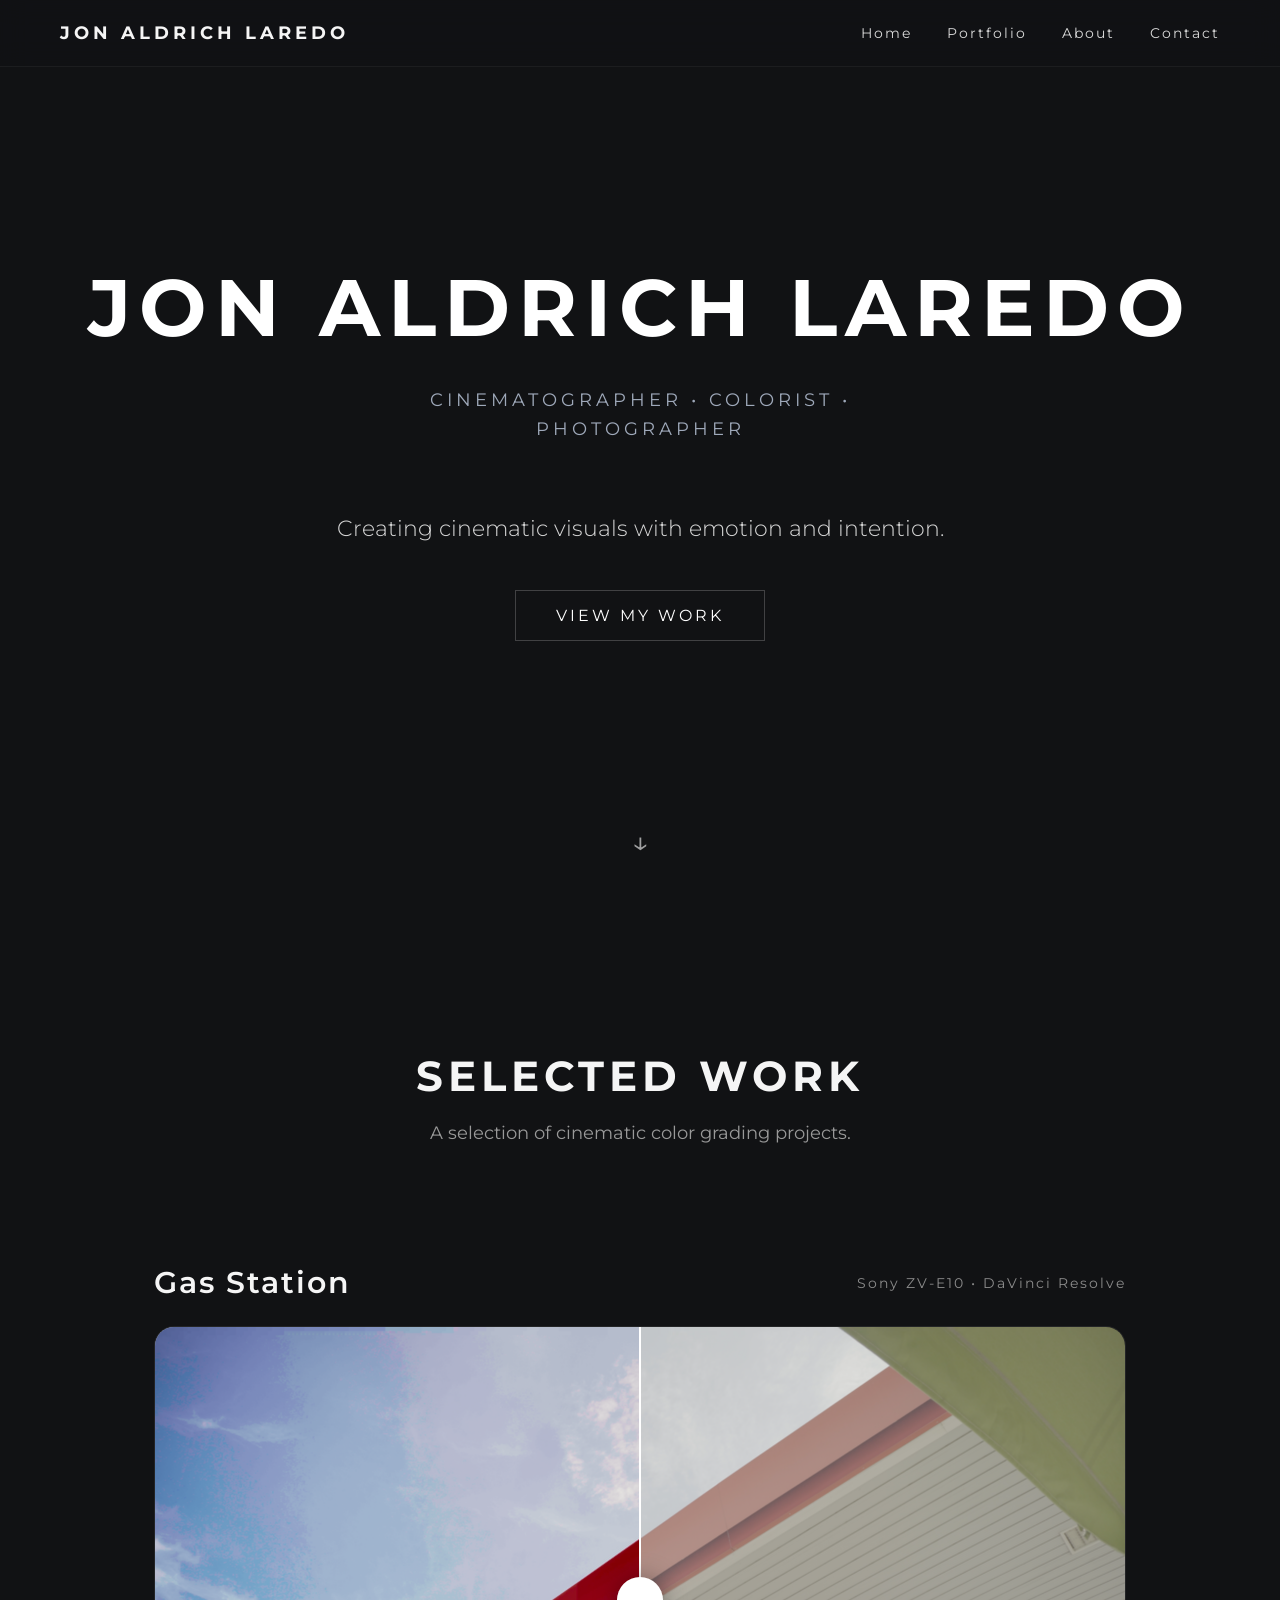
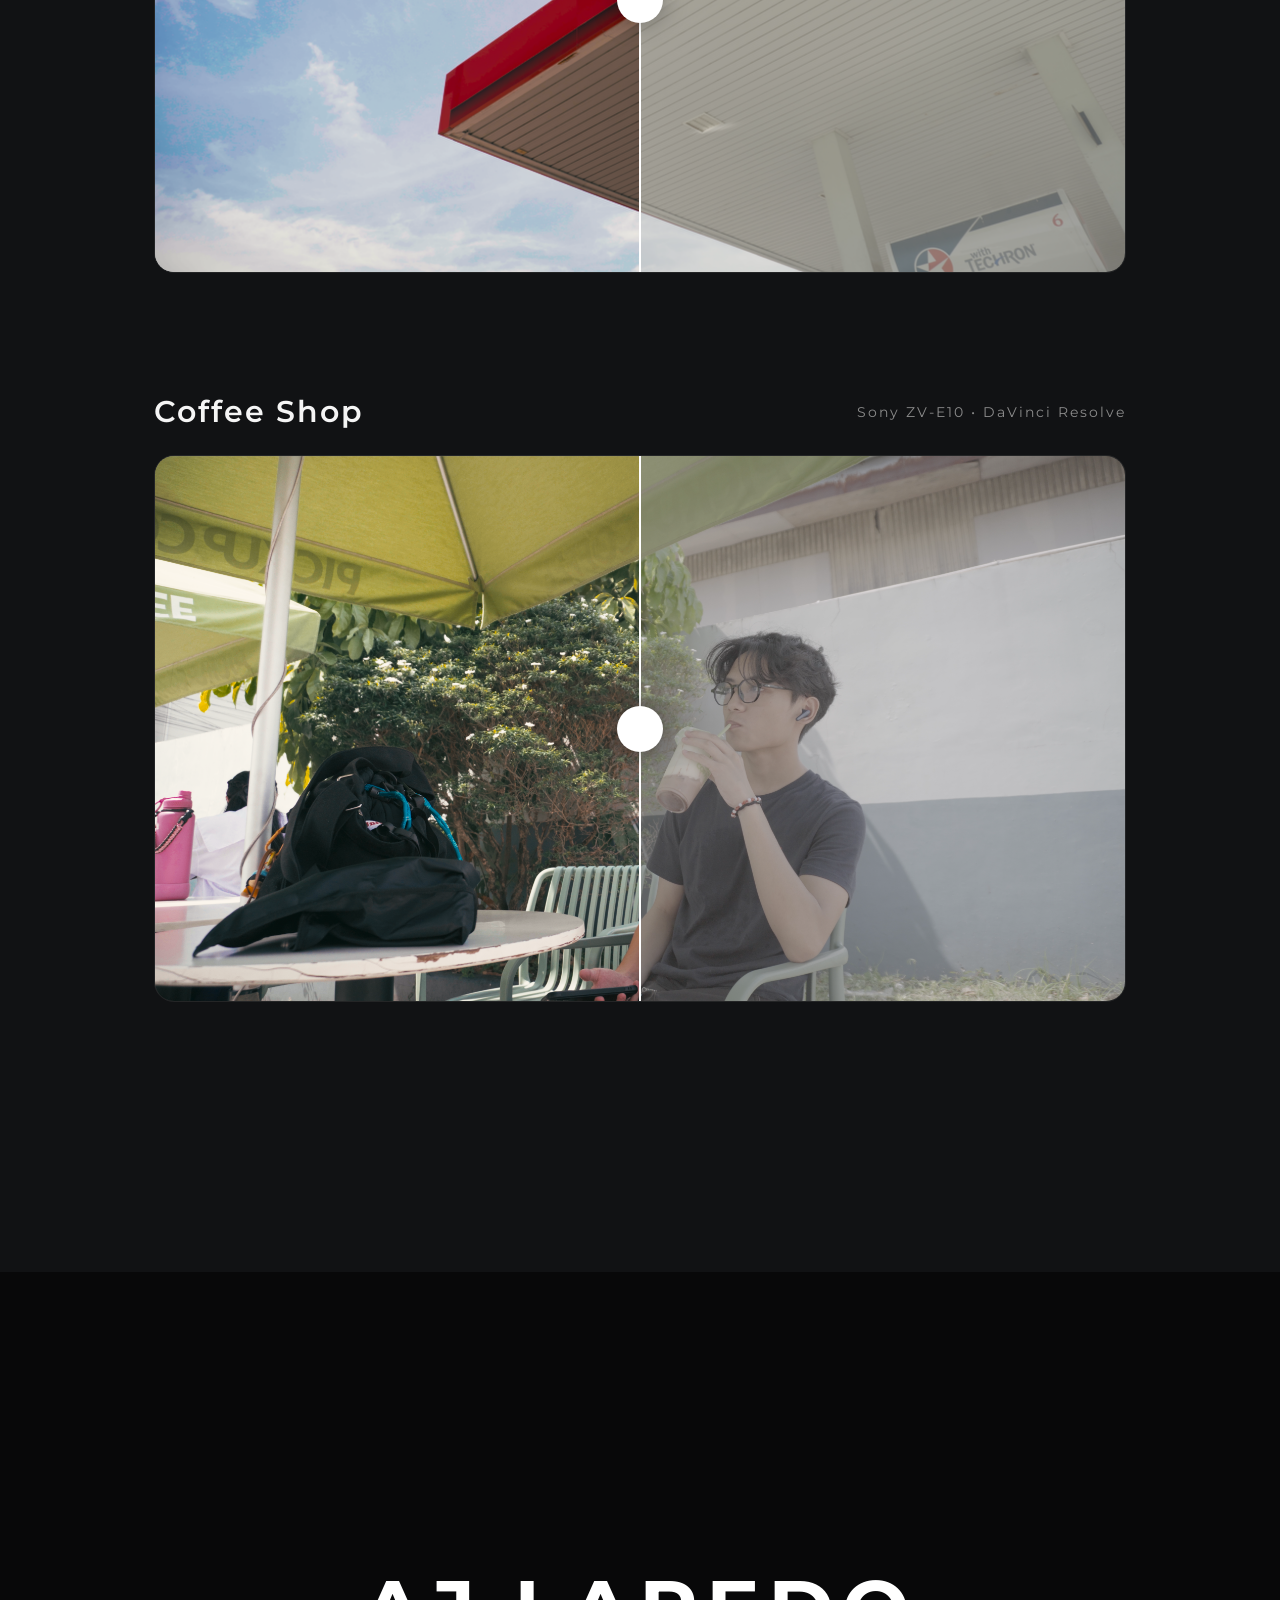
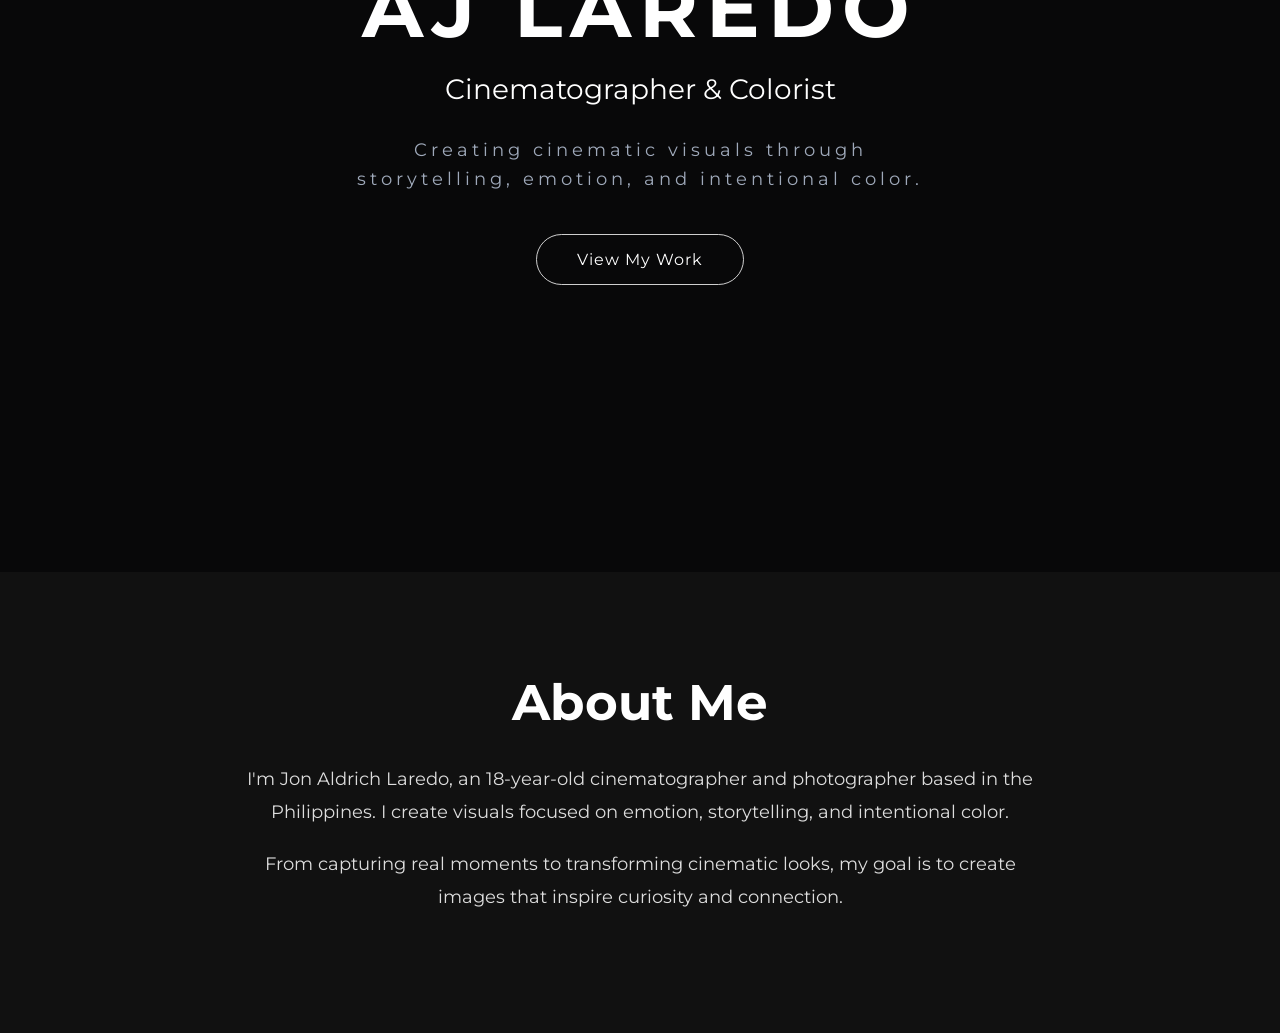
==== index.html @ 93b1c583 "Initial website setup" ====
<!DOCTYPE html>
<html lang="en">
<head>
    <meta charset="UTF-8">
    <meta name="viewport" content="width=device-width, initial-scale=1.0">

    <title>Jon Aldrich Laredo</title>

    <link rel="stylesheet" href="style.css">
</head>

<body>

    <nav>
    <h2>JON ALDRICH LAREDO</h2>

    <ul>
        <li><a href="#home">Home</a></li>
        <li><a href="#portfolio">Portfolio</a></li>
        <li><a href="#about">About</a></li>
        <li><a href="#contact">Contact</a></li>
    </ul>
</nav>

    <section id="home" class="hero">

    <h1>JON ALDRICH LAREDO</h1>

    <p>CINEMATOGRAPHER • COLORIST • PHOTOGRAPHER</p>

    <h3>
        Creating cinematic visuals with emotion and intention.
    </h3>

    <a href="#work" class="button">
        VIEW MY WORK
    </a>

    <div class="scroll-arrow">
        ↓
    </div>

</section>

<section id="work" class="work">

    <h2>SELECTED WORK</h2>

    <p>
        A selection of cinematic color grading projects.
    </p>

    <div class="project hidden">

        <div class="project-header">

            <h3>Gas Station</h3>

            <span>Sony ZV-E10 • DaVinci Resolve</span>

        </div>

        <div class="comparison">

            <img
                src="images/gas-before.png"
                class="comparison-img before-img"
                alt="Before Color Grade">
                draggable="false"

            <img
                src="images/gas-after.png"
                class="comparison-img after-img"
                alt="After Color Grade">
                draggable="false"

            <div class="slider-line"></div>

            <div class="slider-handle"></div>

        </div>

    </div>

    <div class="project hidden">

        <div class="project-header">

            <h3>Coffee Shop</h3>

            <span>Sony ZV-E10 • DaVinci Resolve</span>

        </div>

        <div class="comparison">

            <img
                src="images/coffee-before.png"
                class="comparison-img before-img"
                alt="Before Color Grade">
                draggable="false"

            <img
                src="images/coffee-after.png"
                class="comparison-img after-img"
                alt="After Color Grade">
                draggable="false"

            <div class="slider-line"></div>

            <div class="slider-handle"></div>

        </div>

    </div>

</section>

<script src="script.js"></script>

</body>

<section class="hero">
    <div class="hero-overlay"></div>

    <div class="hero-content">
        <h1>AJ LAREDO</h1>
        <h2>Cinematographer & Colorist</h2>

        <p>
            Creating cinematic visuals through storytelling,
            emotion, and intentional color.
        </p>

        <a href="#portfolio" class="hero-button">
            View My Work
        </a>
    </div>
</section>

<section class="about">
    <div class="about-content">
        <h2>About Me</h2>

        <p>
            I'm Jon Aldrich Laredo, an 18-year-old cinematographer and photographer
            based in the Philippines. I create visuals focused on emotion,
            storytelling, and intentional color.
        </p>

        <p>
            From capturing real moments to transforming cinematic looks,
            my goal is to create images that inspire curiosity and connection.
        </p>
    </div>
</section>

</html>
---- style.css ----
/* Google Font */
@import url('https://fonts.googleapis.com/css2?family=Montserrat:wght@300;500;700&display=swap');

*{
    margin:0;
    padding:0;
    box-sizing:border-box;
}

body{

    background:#111214;
    color:#f5f5f5;

    font-family:'Montserrat',sans-serif;

}

nav{
    position: fixed;
    top: 0;
    width: 100%;

    display: flex;
    justify-content: space-between;
    align-items: center;

    padding: 22px 60px;

    background: rgba(17,18,20,0.75);
    backdrop-filter: blur(14px);
    -webkit-backdrop-filter: blur(14px);

    z-index: 1000;

    border-bottom: 1px solid rgba(255,255,255,0.05);
}

nav ul{
    display:flex;
    gap:35px;

    list-style:none;
}

nav ul li{
    cursor:pointer;

    transition:0.3s;

    color:#d9d9d9;

    letter-spacing:2px;

    font-size:14px;
}

nav ul li:hover{

    color:white;

}

nav h2{

    font-size:18px;

    letter-spacing:4px;

    font-weight:700;

}

.hero{

    min-height:100vh;

    display:flex;

    flex-direction:column;

    justify-content:center;

    align-items:center;

    text-align:center;

    padding:0 30px;

}

.hero h1{

    font-size:72px;

    letter-spacing:8px;

    margin-bottom:20px;

}

.hero p{

    font-size:18px;

    color:#9fa9ba;

    letter-spacing:4px;

}

.hero h3{

    margin-top:35px;

    max-width:700px;

    line-height:1.9;

    font-weight:300;

    font-size:22px;

    color:#d7d7d7;

}

.button{

    margin-top:40px;

    padding:15px 40px;

    border:1px solid rgba(255,255,255,.2);

    color:white;

    text-decoration:none;

    letter-spacing:3px;

    transition:.3s;

}

.button:hover{

    background:white;

    color:#111214;

}

.scroll-arrow{

    position:absolute;

    bottom:40px;

    font-size:30px;

    opacity:.6;

    animation:bounce 2s infinite;

}

@keyframes bounce{

    0%,100%{

        transform:translateY(0);

    }

    50%{

        transform:translateY(10px);

    }

}

.hero{

    animation:fadeUp 1.2s ease;
}

@keyframes fadeUp{

    from{

        opacity:0;

        transform:translateY(40px);

    }

    to{

        opacity:1;

        transform:translateY(0);

    }

}

.work{

    padding:150px 12%;

    text-align:center;

}

.work h2{

    font-size:42px;

    letter-spacing:5px;

    margin-bottom:20px;

}

.work p{

    color:#999;

    margin-bottom:80px;

    font-size:18px;

}

@keyframes fadeUp{

    from{

        opacity:0;

        transform:translateY(40px);

    }

    to{

        opacity:1;

        transform:translateY(0);

    }

}

.work{

    padding:150px 12%;

    text-align:center;

}

.work h2{

    font-size:42px;

    letter-spacing:5px;

    margin-bottom:20px;

}

.work p{

    color:#999;

    margin-bottom:80px;

    font-size:18px;

}

.project{

    max-width:1100px;

    margin:120px auto;

}

.project-header{

    display:flex;

    justify-content:space-between;

    align-items:center;

    margin-bottom:25px;

}

.project-header h3{

    font-size:30px;

    font-weight:600;

    letter-spacing:2px;

}

.project-header span{

    color:#8b8b8b;

    font-size:14px;

    letter-spacing:2px;

}

.comparison{

    position:relative;

    width:100%;

    aspect-ratio:16/9;

    overflow:hidden;

    border-radius:20px;

    cursor:ew-resize;

    user-select:none;

    border:1px solid rgba(255,255,255,.08);

}

.comparison-img{

    position:absolute;

    inset:0;

    width:100%;

    height:100%;

    object-fit:cover;

    pointer-events:none;
user-select:none;
-webkit-user-drag:none;

}

.after-img{

    clip-path: inset(0 50% 0 0);

}

.slider-line{

    position:absolute;

    top:0;

    left:50%;

    width:2px;

    height:100%;

    background:white;

    transform:translateX(-50%);

    pointer-events:none;

}

.slider-handle{

    position:absolute;

    top:50%;

    left:50%;

    width:46px;

    height:46px;

    border-radius:50%;

    background:white;

    transform:translate(-50%,-50%);

    box-shadow:0 0 25px rgba(0,0,0,.35);

    pointer-events:none;

}

.hero {
    height: 100vh;
    background-image: url("images/hero.jpg");
    background-size: cover;
    background-position: center;
    position: relative;
    display: flex;
    align-items: center;
    justify-content: center;
    text-align: center;
    color: white;
}

.hero-overlay {
    position: absolute;
    inset: 0;
    background: rgba(0,0,0,0.55);
}

.hero-content {
    position: relative;
    max-width: 800px;
    padding: 20px;
    animation: fadeUp 1.2s ease;
}

.hero h1 {
    font-size: 80px;
    letter-spacing: 8px;
    margin: 0;
    font-weight: 700;
}

.hero h2 {
    font-size: 28px;
    margin-top: 15px;
    font-weight: 400;
}

.hero p {
    font-size: 18px;
    margin: 30px auto;
    max-width: 600px;
    line-height: 1.6;
}

.hero-button {
    display: inline-block;
    padding: 15px 40px;
    margin-top: 10px;

    border: 1px solid rgba(255,255,255,0.8);
    border-radius: 50px;

    color: white;
    text-decoration: none;

    font-size: 16px;
    letter-spacing: 1px;

    transition: all 0.35s ease;
}

.hero-button:hover {
    background: white;
    color: black;
    transform: translateY(-5px);
}

@keyframes fadeUp {
    from {
        opacity: 0;
        transform: translateY(40px);
    }

    to {
        opacity: 1;
        transform: translateY(0);
    }
}

.about {
    padding: 100px 20px;
    background: #111;
    color: white;
}

.about-content {
    max-width: 800px;
    margin: auto;
    text-align: center;
}

.about h2 {
    font-size: 50px;
    margin-bottom: 30px;
}

.about p {
    font-size: 18px;
    line-height: 1.8;
    color: #ddd;
    margin-bottom: 20px;
}

html {
    scroll-behavior: smooth;
}

nav a {
    color: inherit;
    text-decoration: none;
}
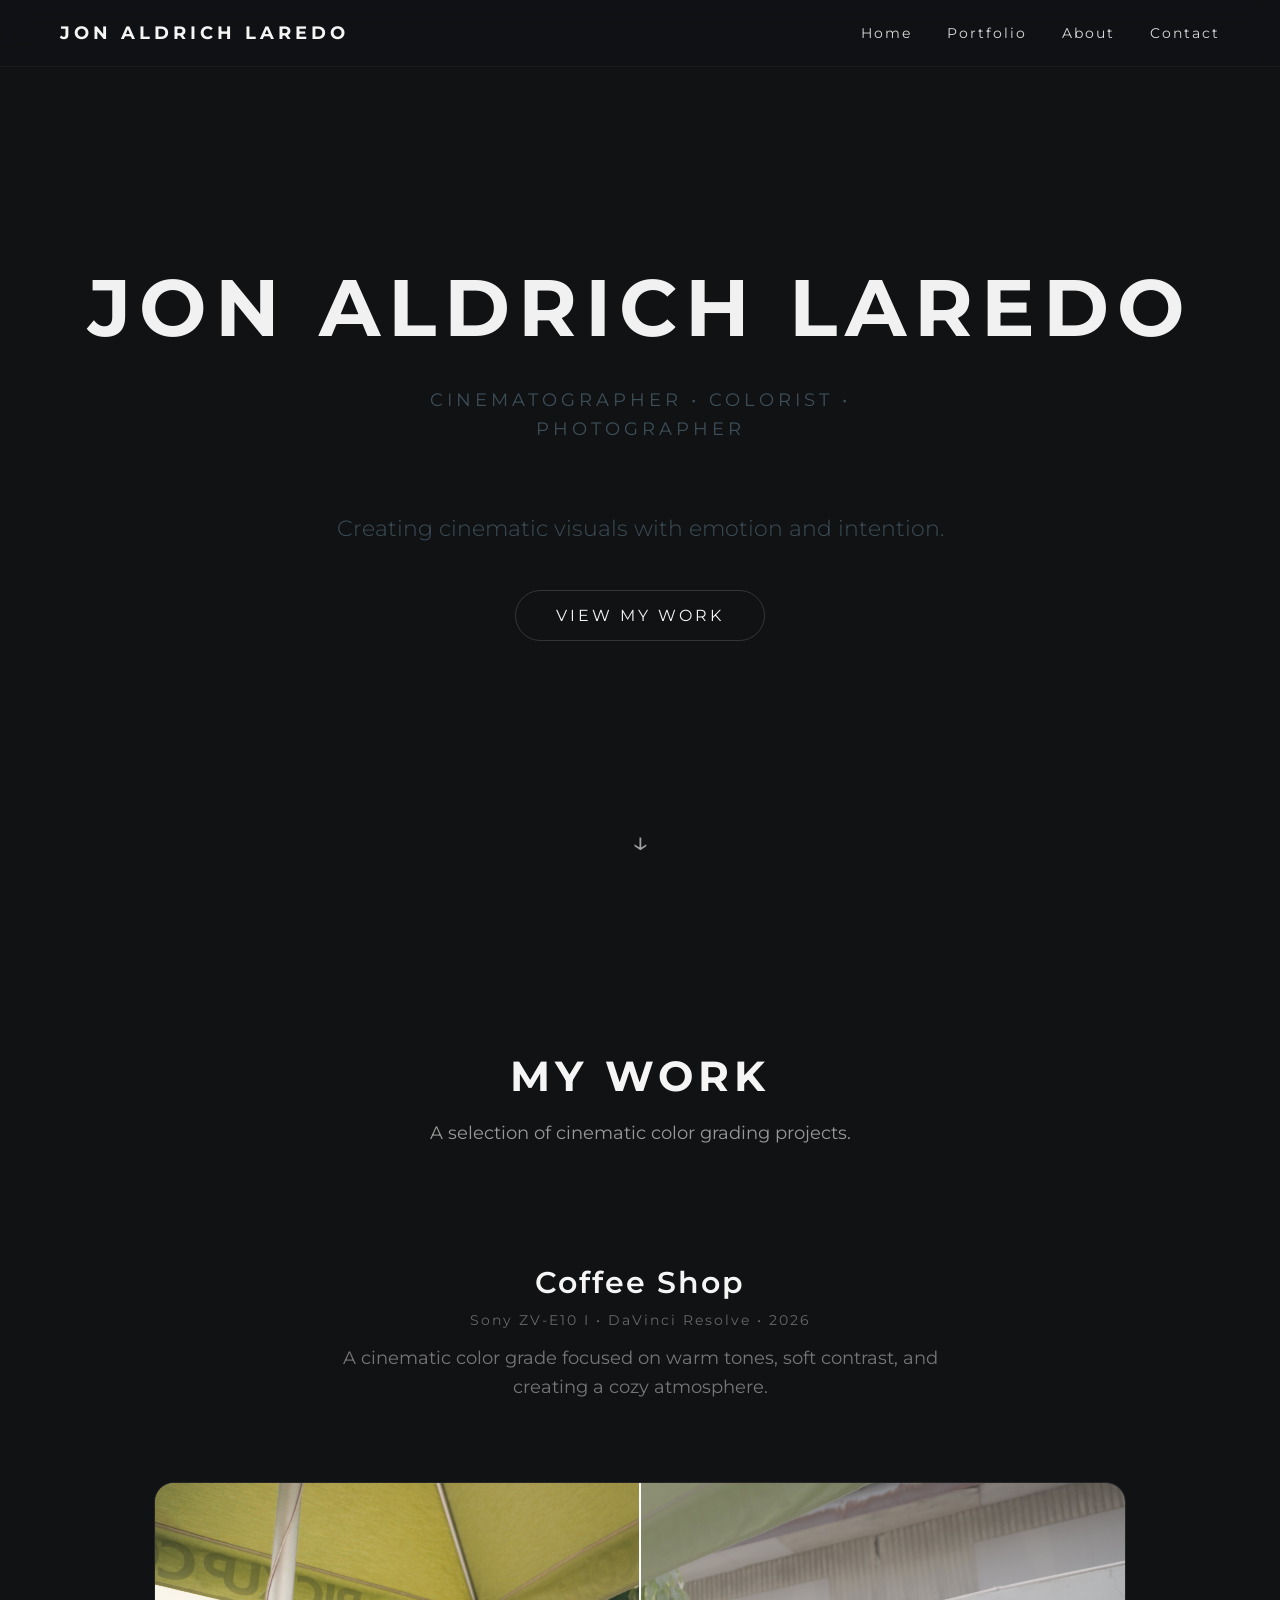
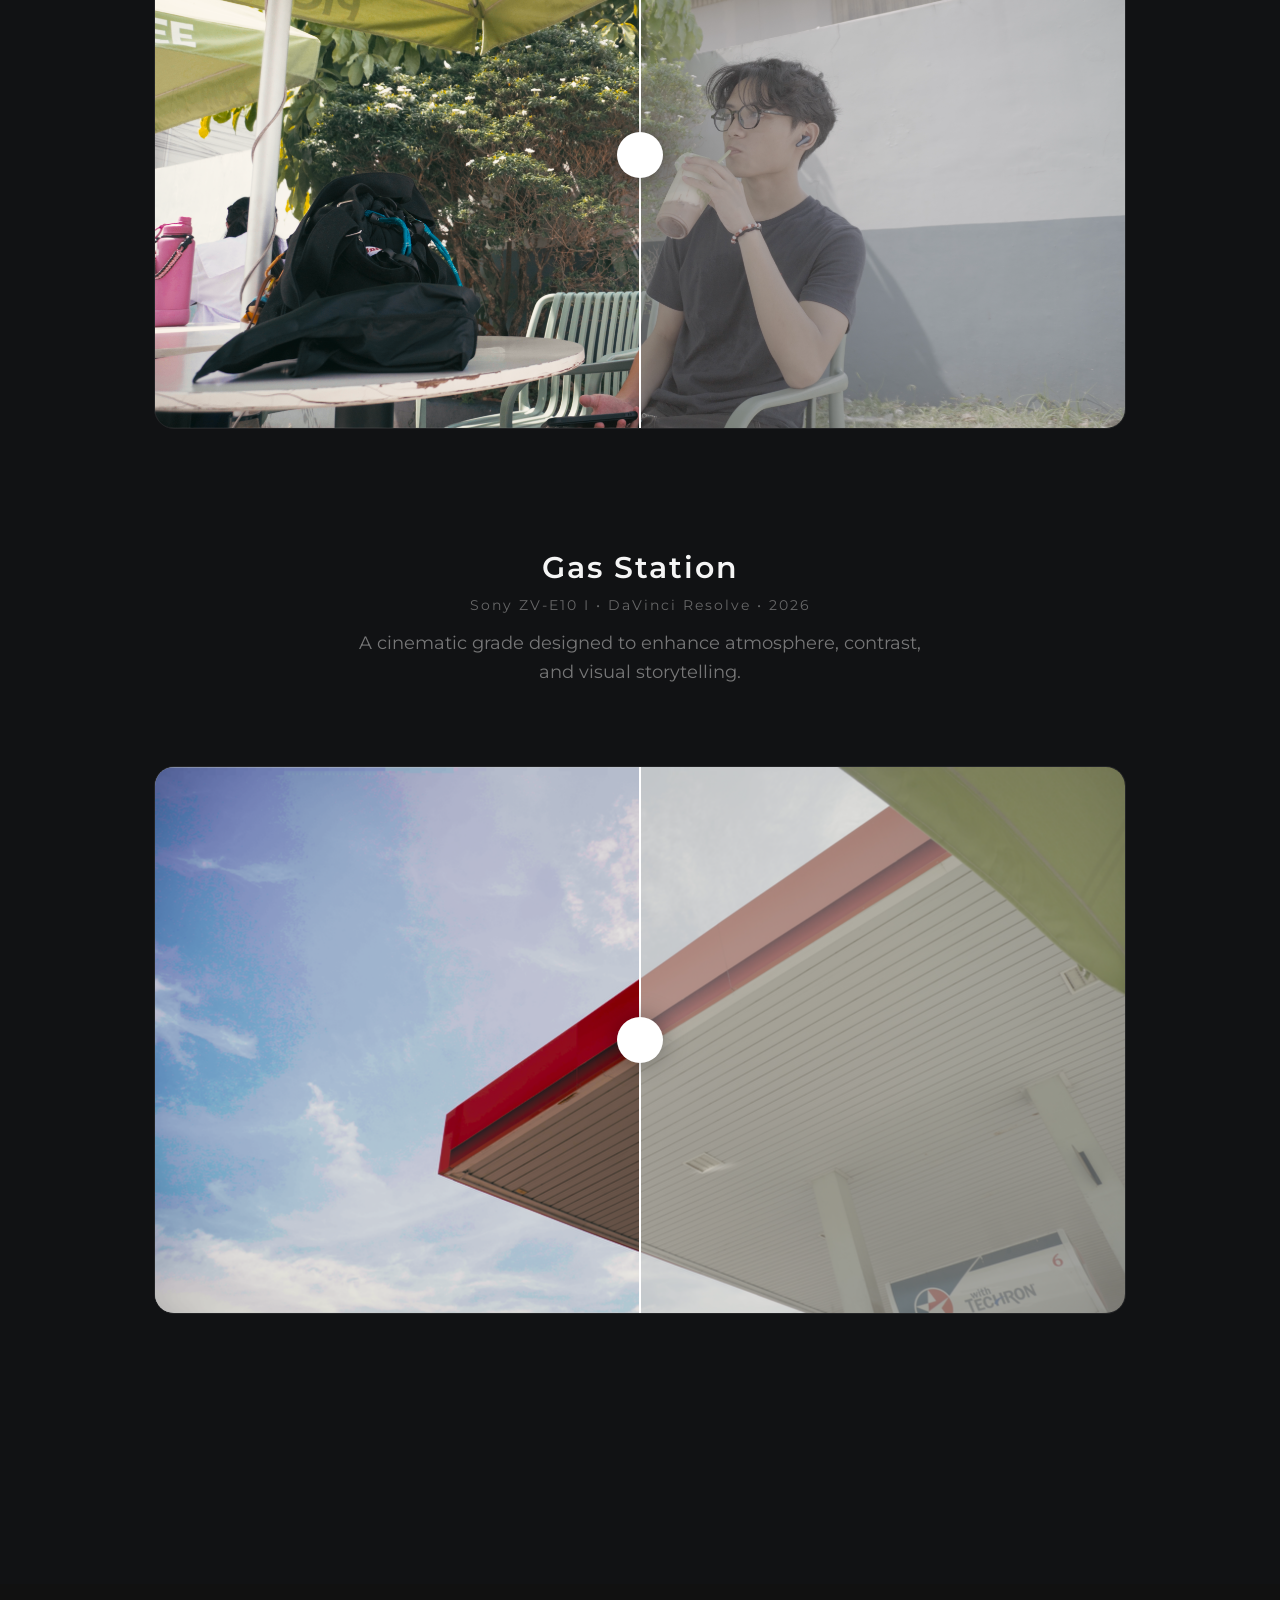
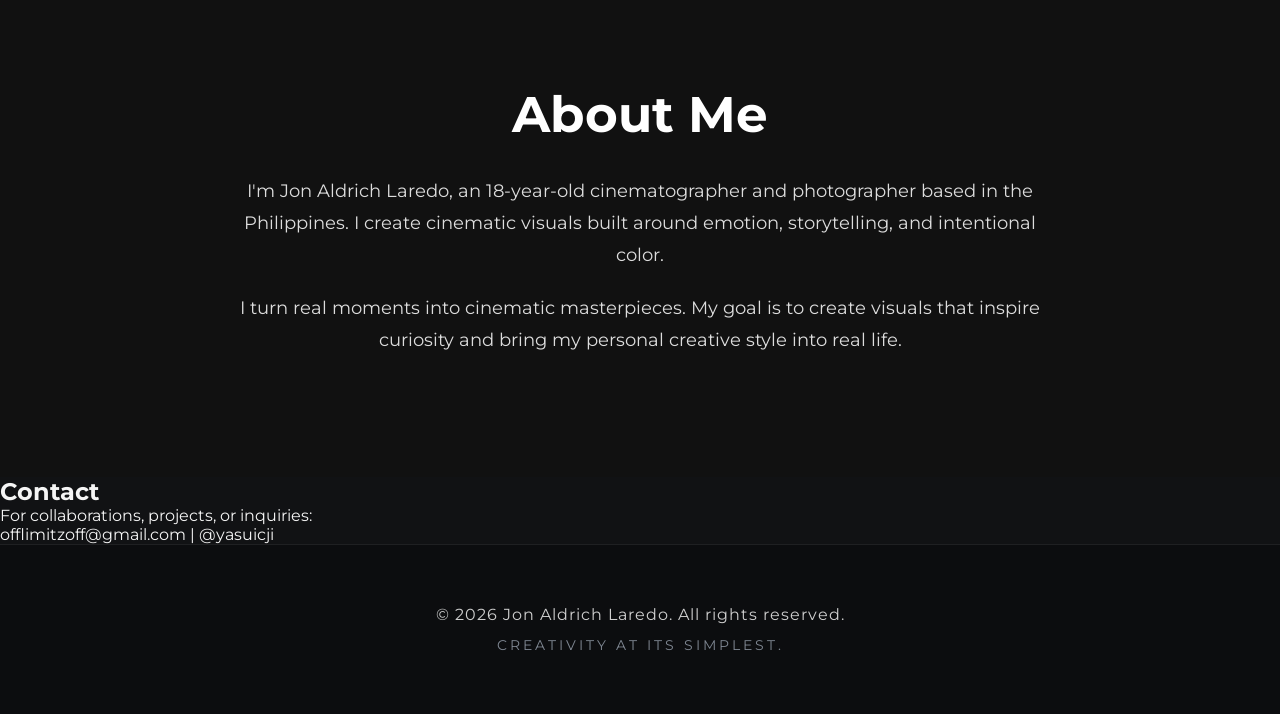
==== commit b41f18a1: "Update portfolio" ====
--- a/index.html
+++ b/index.html
@@ -32,9 +32,9 @@
         Creating cinematic visuals with emotion and intention.
     </h3>
 
-    <a href="#work" class="button">
-        VIEW MY WORK
-    </a>
+    <a href="#portfolio" class="button">
+    VIEW MY WORK
+</a>
 
     <div class="scroll-arrow">
         ↓
@@ -42,9 +42,9 @@
 
 </section>
 
-<section id="work" class="work">
+<section id="portfolio" class="work">
 
-    <h2>SELECTED WORK</h2>
+    <h2>MY WORK</h2>
 
     <p>
         A selection of cinematic color grading projects.
@@ -54,11 +54,16 @@
 
         <div class="project-header">
 
-            <h3>Gas Station</h3>
+    <h3>Coffee Shop</h3>
 
-            <span>Sony ZV-E10 • DaVinci Resolve</span>
+    <span>Sony ZV-E10 I • DaVinci Resolve • 2026</span>
 
-        </div>
+    <p class="project-description">
+        A cinematic color grade focused on warm tones,
+        soft contrast, and creating a cozy atmosphere.
+    </p>
+
+</div>
 
         <div class="comparison">
 
@@ -86,11 +91,16 @@
 
         <div class="project-header">
 
-            <h3>Coffee Shop</h3>
+    <h3>Gas Station</h3>
 
-            <span>Sony ZV-E10 • DaVinci Resolve</span>
+    <span>Sony ZV-E10 I • DaVinci Resolve • 2026</span>
 
-        </div>
+    <p class="project-description">
+        A cinematic grade designed to enhance
+        atmosphere, contrast, and visual storytelling.
+    </p>
+
+</div>
 
         <div class="comparison">
 
@@ -116,43 +126,50 @@
 
 </section>
 
-<script src="script.js"></script>
-
-</body>
-
-<section class="hero">
-    <div class="hero-overlay"></div>
-
-    <div class="hero-content">
-        <h1>AJ LAREDO</h1>
-        <h2>Cinematographer & Colorist</h2>
-
-        <p>
-            Creating cinematic visuals through storytelling,
-            emotion, and intentional color.
-        </p>
-
-        <a href="#portfolio" class="hero-button">
-            View My Work
-        </a>
-    </div>
-</section>
-
-<section class="about">
+<section id="about" class="about">
     <div class="about-content">
         <h2>About Me</h2>
 
         <p>
             I'm Jon Aldrich Laredo, an 18-year-old cinematographer and photographer
-            based in the Philippines. I create visuals focused on emotion,
-            storytelling, and intentional color.
+            based in the Philippines. I create cinematic visuals built around emotion, storytelling, and intentional color.
         </p>
 
         <p>
-            From capturing real moments to transforming cinematic looks,
-            my goal is to create images that inspire curiosity and connection.
+            I turn real moments into cinematic masterpieces.
+            My goal is to create visuals that inspire curiosity and bring my personal creative style into real life.
         </p>
     </div>
 </section>
 
+</html>
+
+<section id="contact" class="contact">
+
+    <h2>Contact</h2>
+
+    <p>
+        For collaborations, projects, or inquiries:
+    </p>
+
+    <p>
+        offlimitzoff@gmail.com | @yasuicji
+    </p>
+
+</section>
+
+<footer>
+
+    <p>© 2026 Jon Aldrich Laredo. All rights reserved.</p>
+
+    <p class="footer-subtitle">
+        Creativity at its simplest.
+    </p>
+
+</footer>
+
+<script src="script.js"></script>
+
+</body>
+
 </html>
--- a/style.css
+++ b/style.css
@@ -93,6 +93,8 @@
 
     font-size:72px;
 
+    color: #f1f1f1;
+
     letter-spacing:8px;
 
     margin-bottom:20px;
@@ -103,7 +105,7 @@
 
     font-size:18px;
 
-    color:#9fa9ba;
+    color:#3D4F59;
 
     letter-spacing:4px;
 
@@ -121,7 +123,7 @@
 
     font-size:22px;
 
-    color:#d7d7d7;
+    color:#3D4F59;
 
 }
 
@@ -131,24 +133,53 @@
 
     padding:15px 40px;
 
-    border:1px solid rgba(255,255,255,.2);
-
-    color:white;
+    border:1px solid rgba(255,255,255,.15);
+
+    border-radius:50px;
+
+    background:transparent;
+
+    color:#f5f5f5;
 
     text-decoration:none;
 
     letter-spacing:3px;
 
-    transition:.3s;
+    transition:
+        background .35s,
+        color .35s,
+        transform .35s,
+        box-shadow .35s,
+        border-color .35s;
 
 }
 
 .button:hover{
 
-    background:white;
+    background:#ffffff;
 
     color:#111214;
 
+    border-color:#ffffff;
+
+    transform:translateY(-4px);
+
+    box-shadow:0 10px 35px rgba(255,255,255,.12);
+
+}
+
+.button:focus{
+
+    outline:none;
+
+}
+
+.button:focus-visible{
+
+    outline:2px solid rgba(255,255,255,.5);
+
+    outline-offset:4px;
+
 }
 
 .scroll-arrow{
@@ -181,9 +212,40 @@
 
 }
 
-.hero{
-
-    animation:fadeUp 1.2s ease;
+.hero h1{
+
+    animation:fadeUp 1s ease forwards;
+
+}
+
+.hero p{
+
+    opacity:0;
+
+    animation:fadeUp .9s ease forwards;
+
+    animation-delay:.3s;
+
+}
+
+.hero h3{
+
+    opacity:0;
+
+    animation:fadeUp .9s ease forwards;
+
+    animation-delay:.6s;
+
+}
+
+.button{
+
+    opacity:0;
+
+    animation:fadeUp .9s ease forwards;
+
+    animation-delay:.9s;
+
 }
 
 @keyframes fadeUp{
@@ -290,16 +352,26 @@
 
 }
 
-.project-header{
-
-    display:flex;
-
-    justify-content:space-between;
-
-    align-items:center;
-
-    margin-bottom:25px;
-
+.project-header {
+    text-align: center;
+    margin-bottom: 30px;
+}
+
+.project-header h3 {
+    margin-bottom: 10px;
+}
+
+.project-header span {
+    display: block;
+    font-size: 0.9rem;
+    opacity: 0.7;
+}
+
+.project-description {
+    max-width: 600px;
+    margin: 15px auto 0;
+    line-height: 1.6;
+    opacity: 0.75;
 }
 
 .project-header h3{
@@ -522,4 +594,115 @@
 nav a {
     color: inherit;
     text-decoration: none;
+}
+
+.project-description {
+    max-width: 600px;
+    margin-top: 15px;
+    line-height: 1.6;
+    opacity: 0.75;
+}
+
+.hidden{
+    opacity:0;
+    transform:translateY(70px);
+    filter:blur(8px);
+
+    transition:
+        opacity .9s ease,
+        transform .9s ease,
+        filter .9s ease;
+}
+
+.show{
+    opacity:1;
+    transform:translateY(0);
+    filter:blur(0);
+}
+
+.project:nth-child(2){
+    transition-delay:.15s;
+}
+
+.project:nth-child(3){
+    transition-delay:.3s;
+}
+
+@media(max-width:768px){
+
+.hero h1{
+    font-size:40px;
+    letter-spacing:4px;
+}
+
+nav{
+    padding:20px;
+}
+
+}
+
+footer{
+    padding:60px 20px;
+    text-align:center;
+
+    border-top:1px solid rgba(255,255,255,.08);
+
+    background:#0c0d0f;
+}
+
+footer p{
+    color:#cfcfcf;
+    letter-spacing:1px;
+}
+
+.footer-subtitle{
+
+    margin-top:12px;
+
+    color:#7f8792;
+
+    font-size:14px;
+
+    letter-spacing:3px;
+
+    text-transform:uppercase;
+
+}
+
+nav.scrolled{
+
+    background:rgba(10,10,10,.92);
+
+    border-bottom:1px solid rgba(255,255,255,.08);
+
+    backdrop-filter:blur(18px);
+
+    box-shadow:0 8px 30px rgba(0,0,0,.25);
+
+    transition:.4s ease;
+
+}
+
+.project{
+
+    transition:
+
+        transform .45s ease,
+
+        opacity .45s ease;
+
+}
+
+.project:hover{
+
+    transform:translateY(-12px);
+
+}
+
+::selection{
+
+    background:#ffffff;
+
+    color:#111214;
+
 }
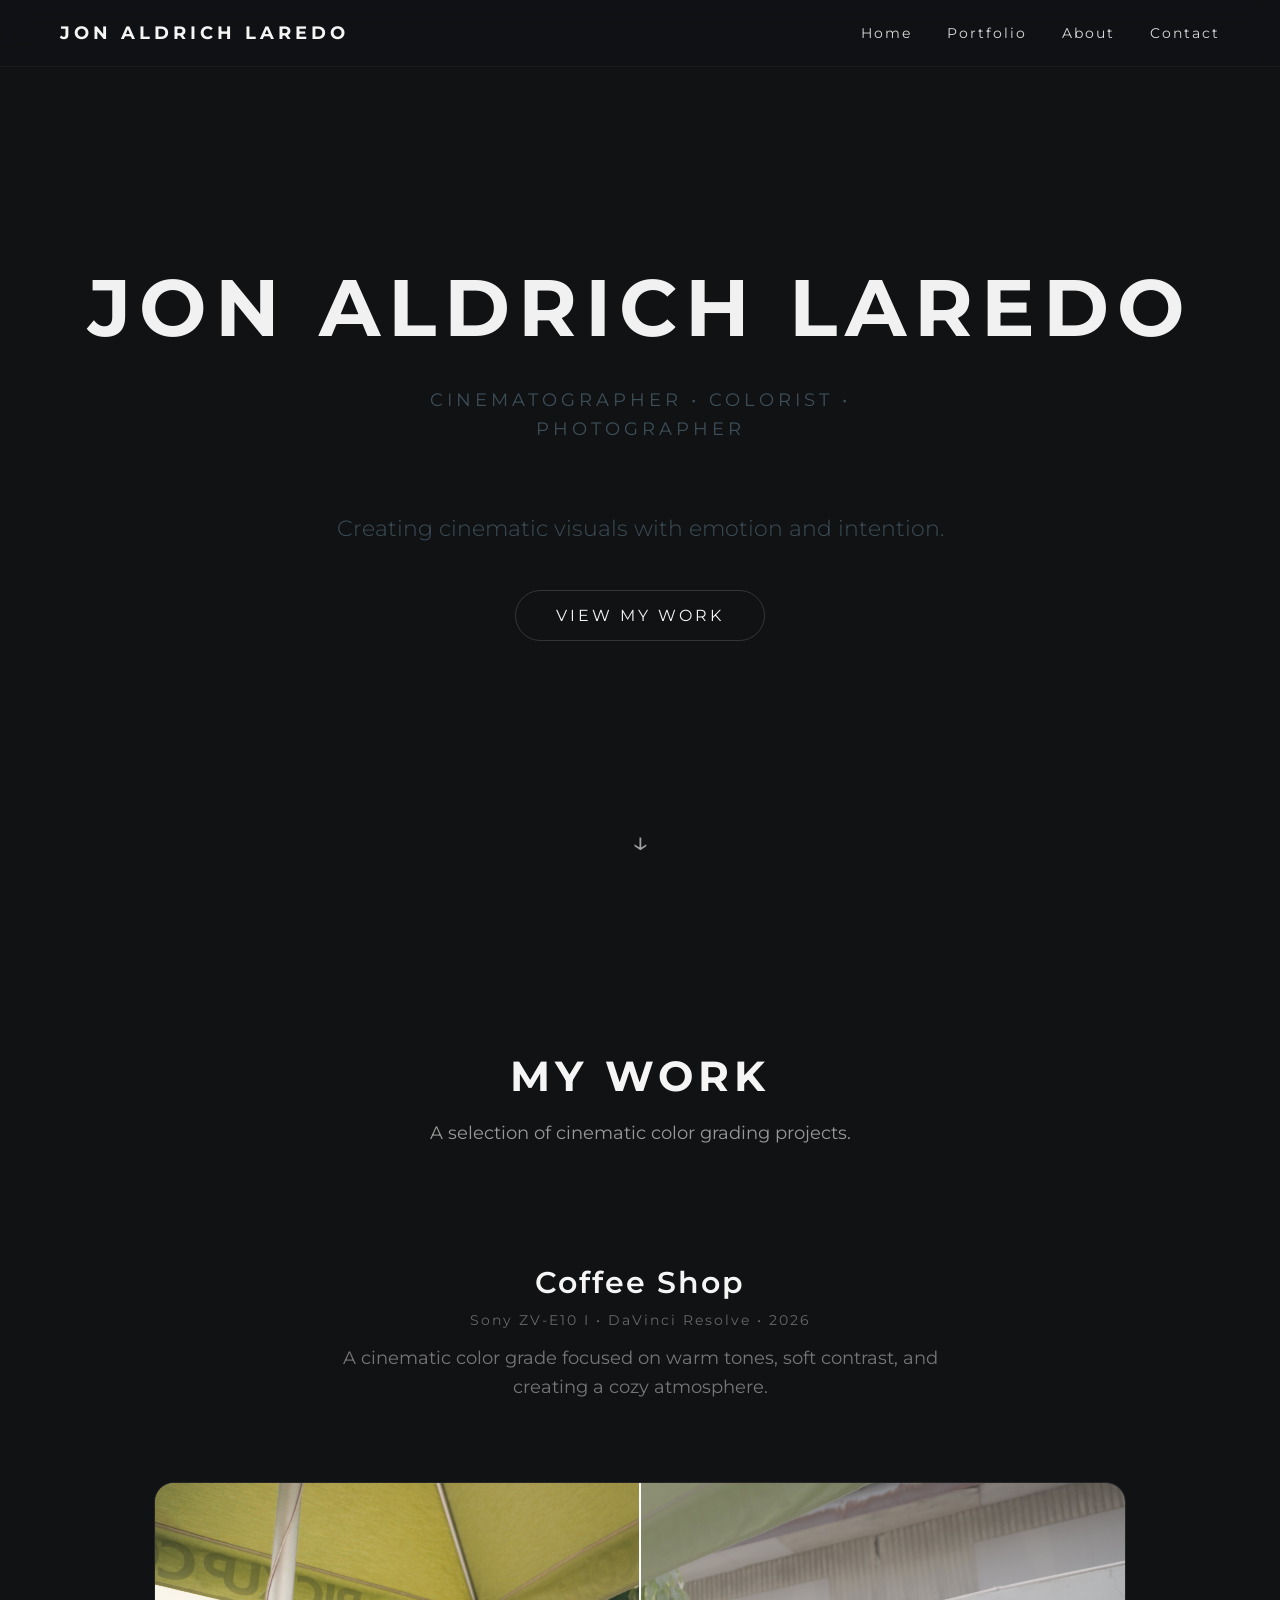
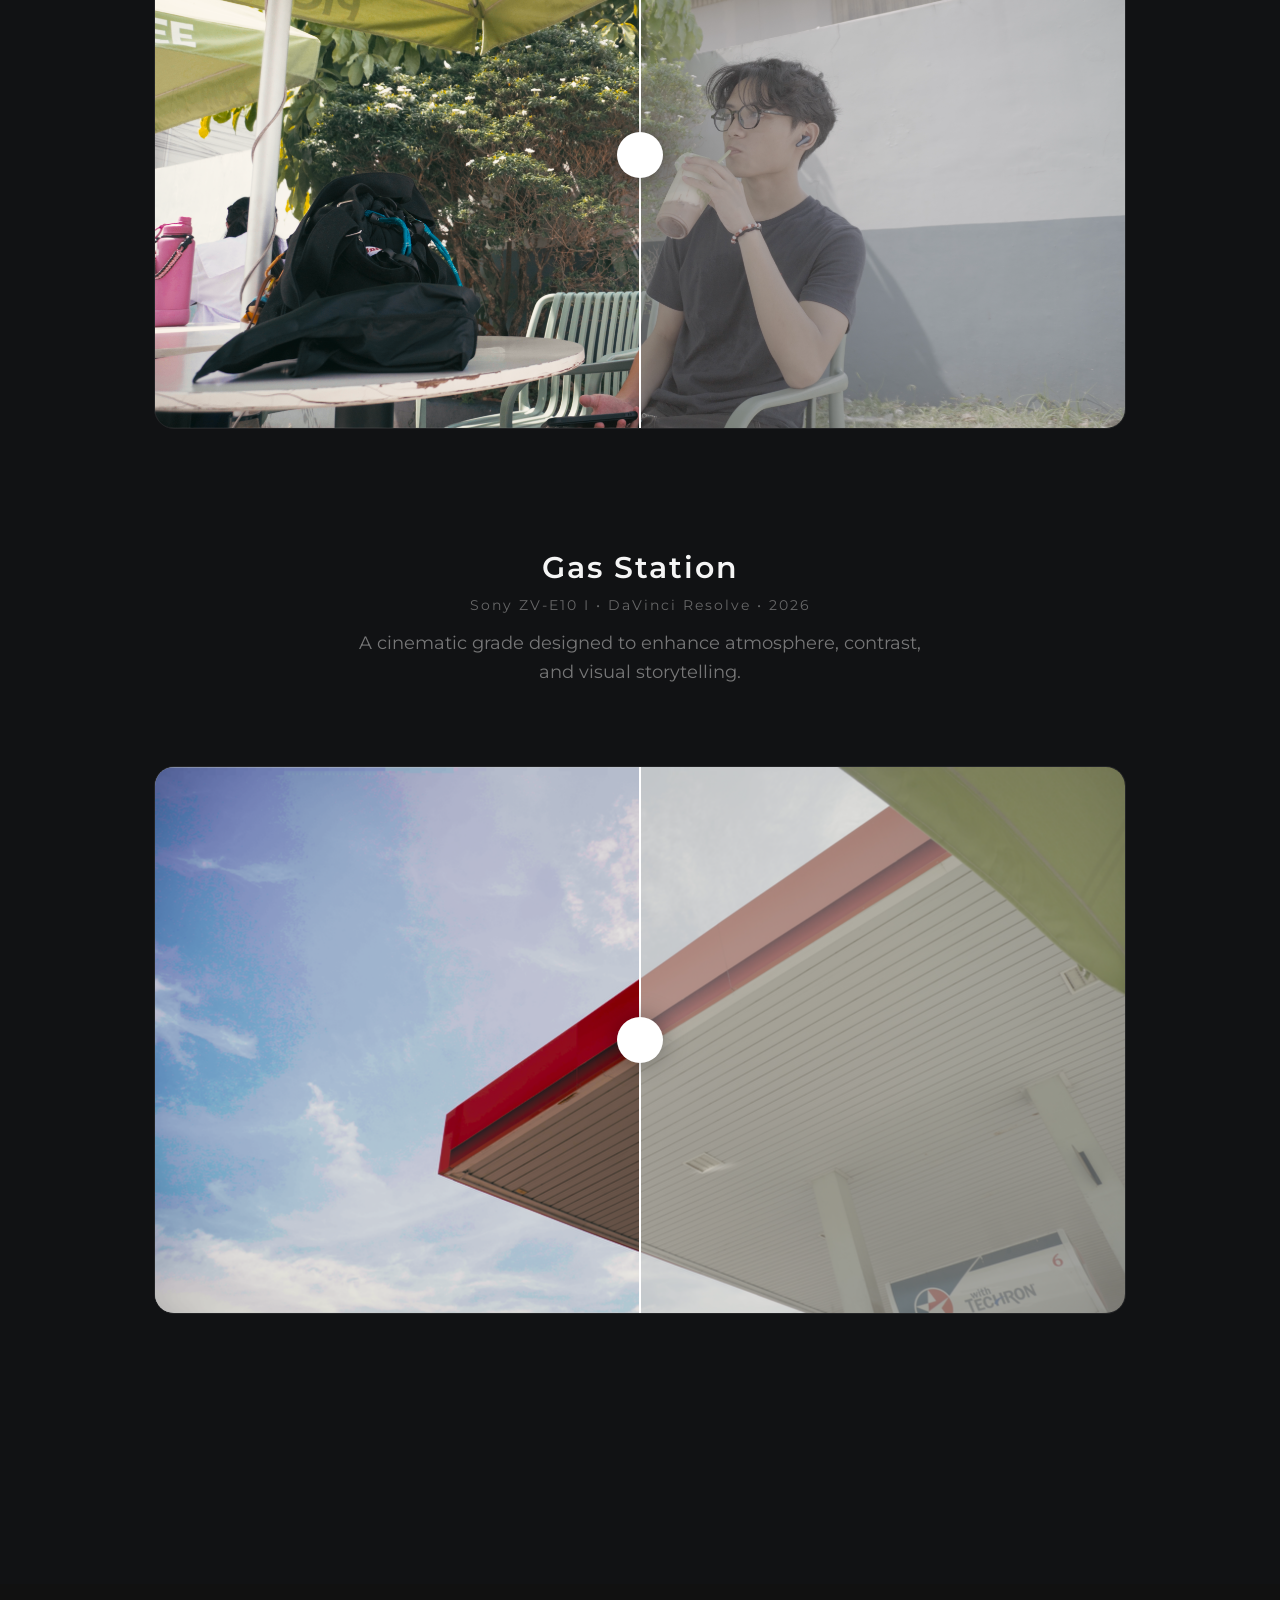
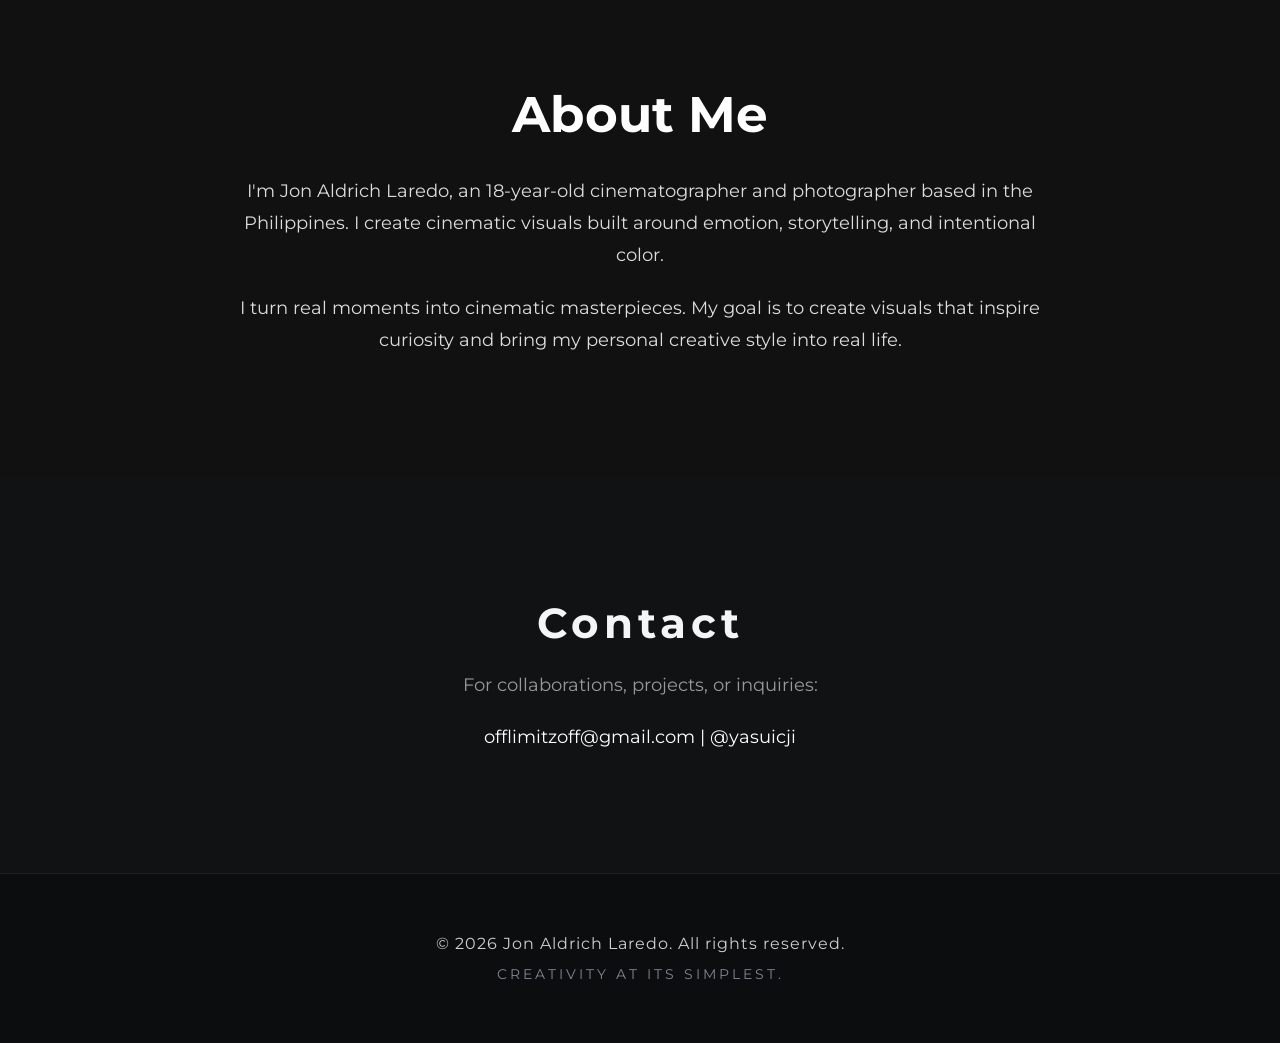
==== commit 0591c45c: "Update website" ====
--- a/index.html
+++ b/index.html
@@ -36,9 +36,9 @@
     VIEW MY WORK
 </a>
 
-    <div class="scroll-arrow">
-        ↓
-    </div>
+    <div class="scroll-arrow" aria-hidden="true">
+    ↓
+</div>
 
 </section>
 
@@ -142,8 +142,6 @@
     </div>
 </section>
 
-</html>
-
 <section id="contact" class="contact">
 
     <h2>Contact</h2>
--- a/style.css
+++ b/style.css
@@ -75,17 +75,22 @@
 
     min-height:100vh;
 
+    background-image:url("images/hero.jpg");
+    background-size:cover;
+    background-position:center;
+
+    position:relative;
+
     display:flex;
-
     flex-direction:column;
-
     justify-content:center;
-
     align-items:center;
 
     text-align:center;
 
     padding:0 30px;
+
+    color:white;
 
 }
 
@@ -296,54 +301,6 @@
 
 }
 
-@keyframes fadeUp{
-
-    from{
-
-        opacity:0;
-
-        transform:translateY(40px);
-
-    }
-
-    to{
-
-        opacity:1;
-
-        transform:translateY(0);
-
-    }
-
-}
-
-.work{
-
-    padding:150px 12%;
-
-    text-align:center;
-
-}
-
-.work h2{
-
-    font-size:42px;
-
-    letter-spacing:5px;
-
-    margin-bottom:20px;
-
-}
-
-.work p{
-
-    color:#999;
-
-    margin-bottom:80px;
-
-    font-size:18px;
-
-}
-
 .project{
 
     max-width:1100px;
@@ -482,32 +439,6 @@
 
 }
 
-.hero {
-    height: 100vh;
-    background-image: url("images/hero.jpg");
-    background-size: cover;
-    background-position: center;
-    position: relative;
-    display: flex;
-    align-items: center;
-    justify-content: center;
-    text-align: center;
-    color: white;
-}
-
-.hero-overlay {
-    position: absolute;
-    inset: 0;
-    background: rgba(0,0,0,0.55);
-}
-
-.hero-content {
-    position: relative;
-    max-width: 800px;
-    padding: 20px;
-    animation: fadeUp 1.2s ease;
-}
-
 .hero h1 {
     font-size: 80px;
     letter-spacing: 8px;
@@ -528,41 +459,6 @@
     line-height: 1.6;
 }
 
-.hero-button {
-    display: inline-block;
-    padding: 15px 40px;
-    margin-top: 10px;
-
-    border: 1px solid rgba(255,255,255,0.8);
-    border-radius: 50px;
-
-    color: white;
-    text-decoration: none;
-
-    font-size: 16px;
-    letter-spacing: 1px;
-
-    transition: all 0.35s ease;
-}
-
-.hero-button:hover {
-    background: white;
-    color: black;
-    transform: translateY(-5px);
-}
-
-@keyframes fadeUp {
-    from {
-        opacity: 0;
-        transform: translateY(40px);
-    }
-
-    to {
-        opacity: 1;
-        transform: translateY(0);
-    }
-}
-
 .about {
     padding: 100px 20px;
     background: #111;
@@ -596,13 +492,6 @@
     text-decoration: none;
 }
 
-.project-description {
-    max-width: 600px;
-    margin-top: 15px;
-    line-height: 1.6;
-    opacity: 0.75;
-}
-
 .hidden{
     opacity:0;
     transform:translateY(70px);
@@ -705,4 +594,40 @@
 
     color:#111214;
 
+}
+
+.contact{
+
+    padding:120px 20px;
+
+    text-align:center;
+
+}
+
+.contact h2{
+
+    font-size:42px;
+
+    letter-spacing:5px;
+
+    margin-bottom:20px;
+
+}
+
+.contact p{
+
+    color:#999;
+
+    line-height:1.8;
+
+    font-size:18px;
+
+}
+
+.contact p:last-child{
+
+    margin-top:20px;
+
+    color:white;
+
 }
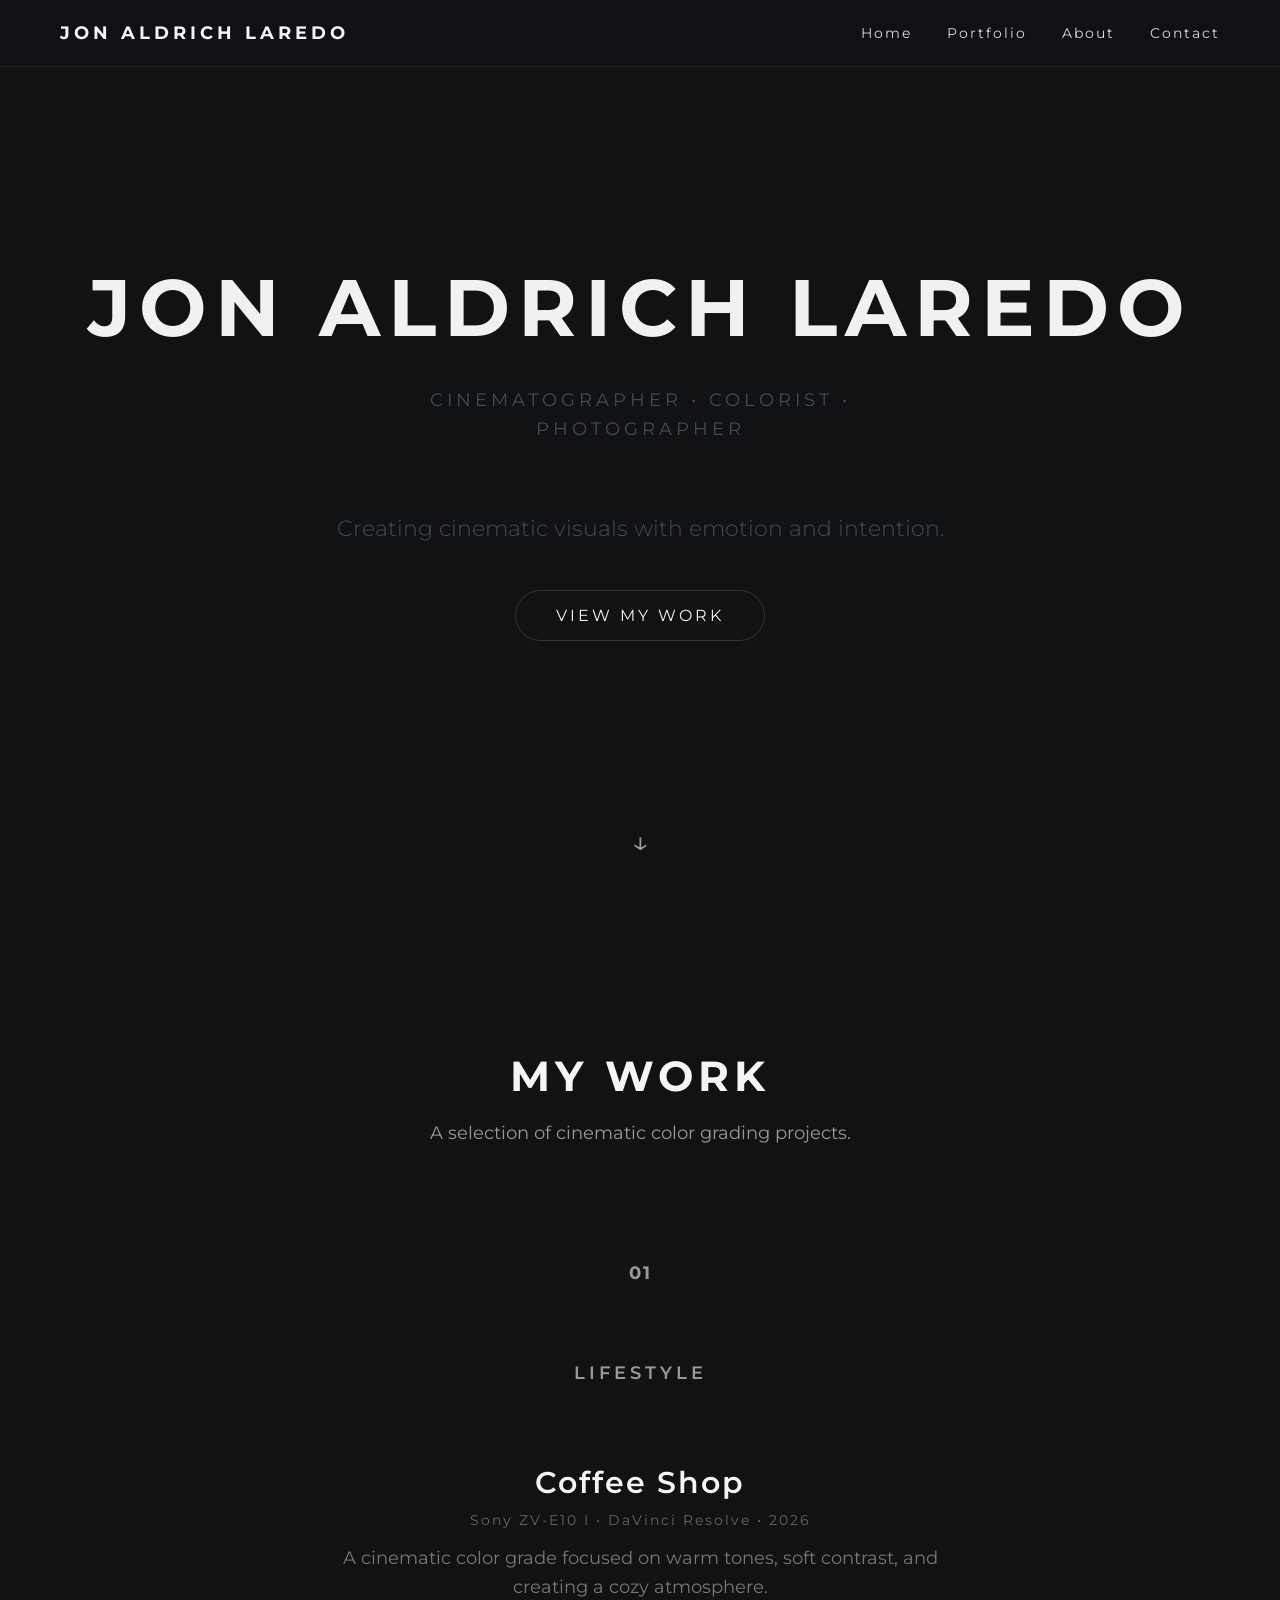
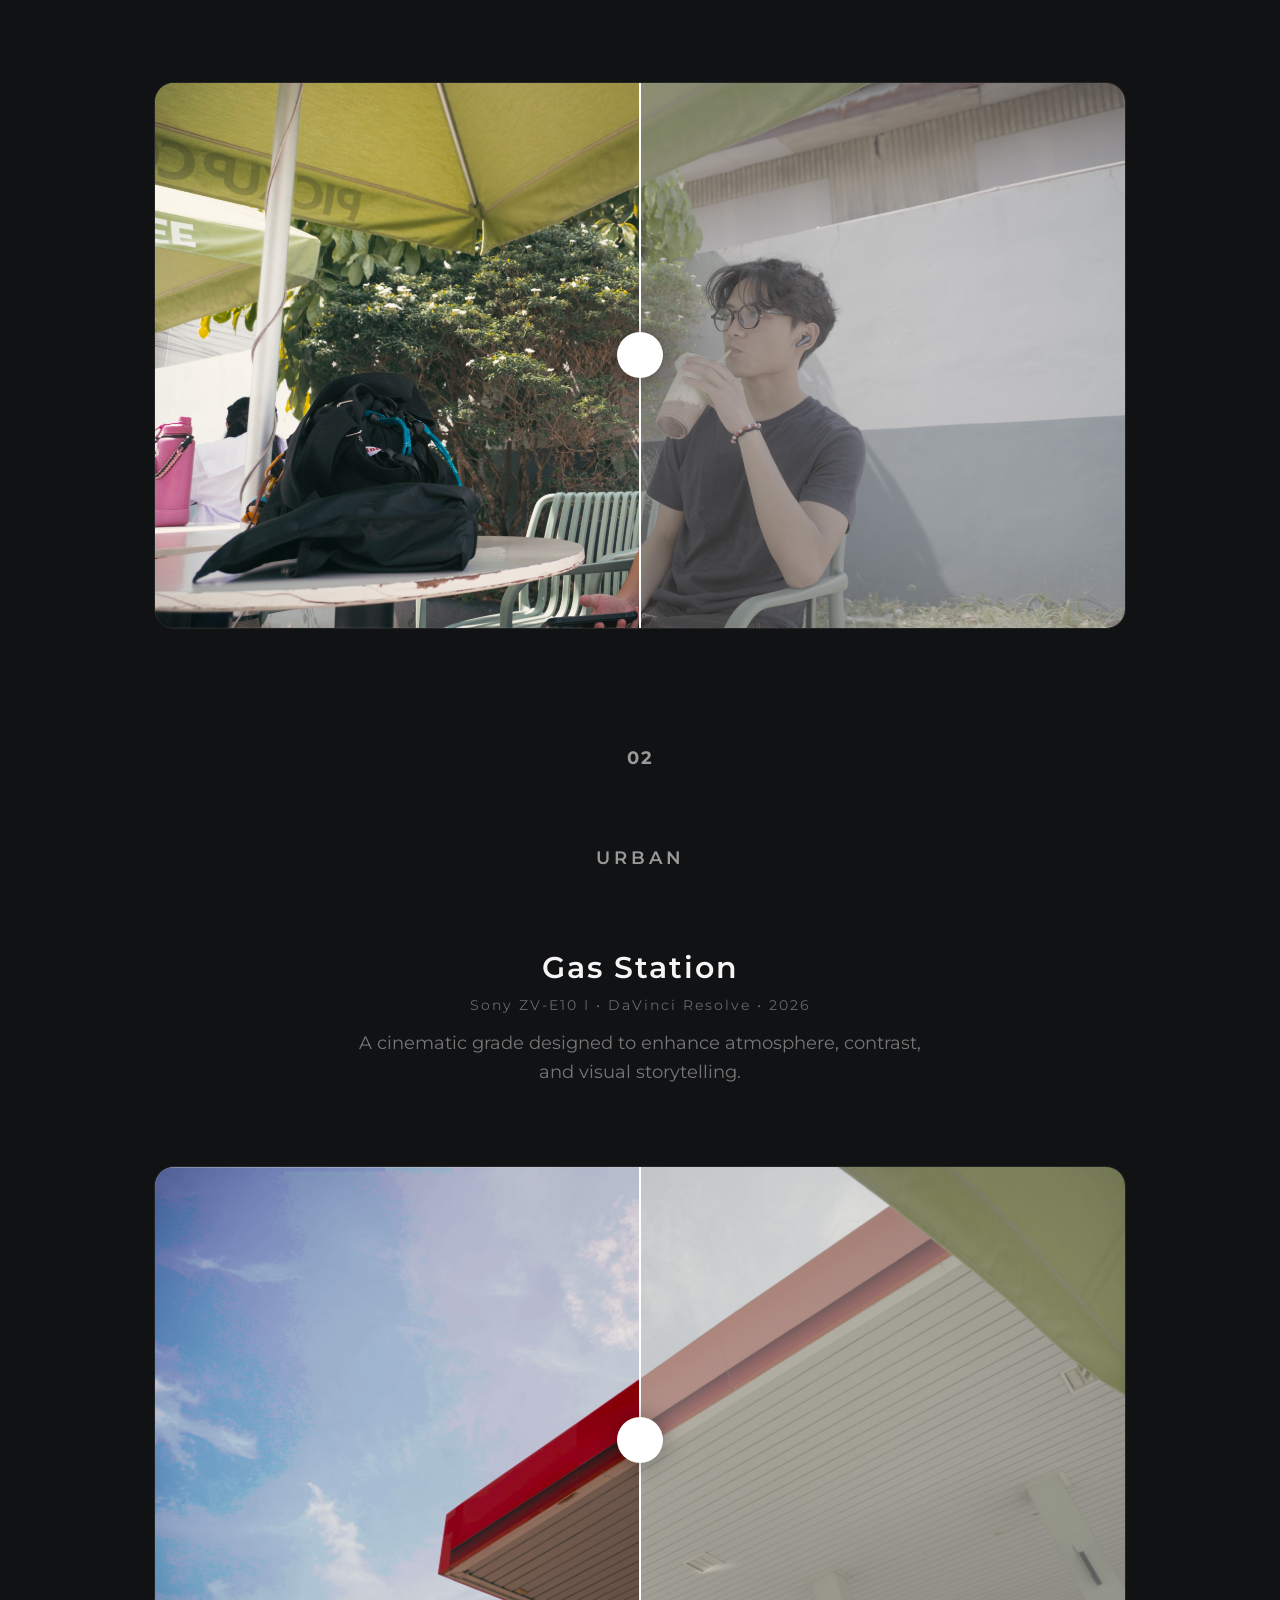
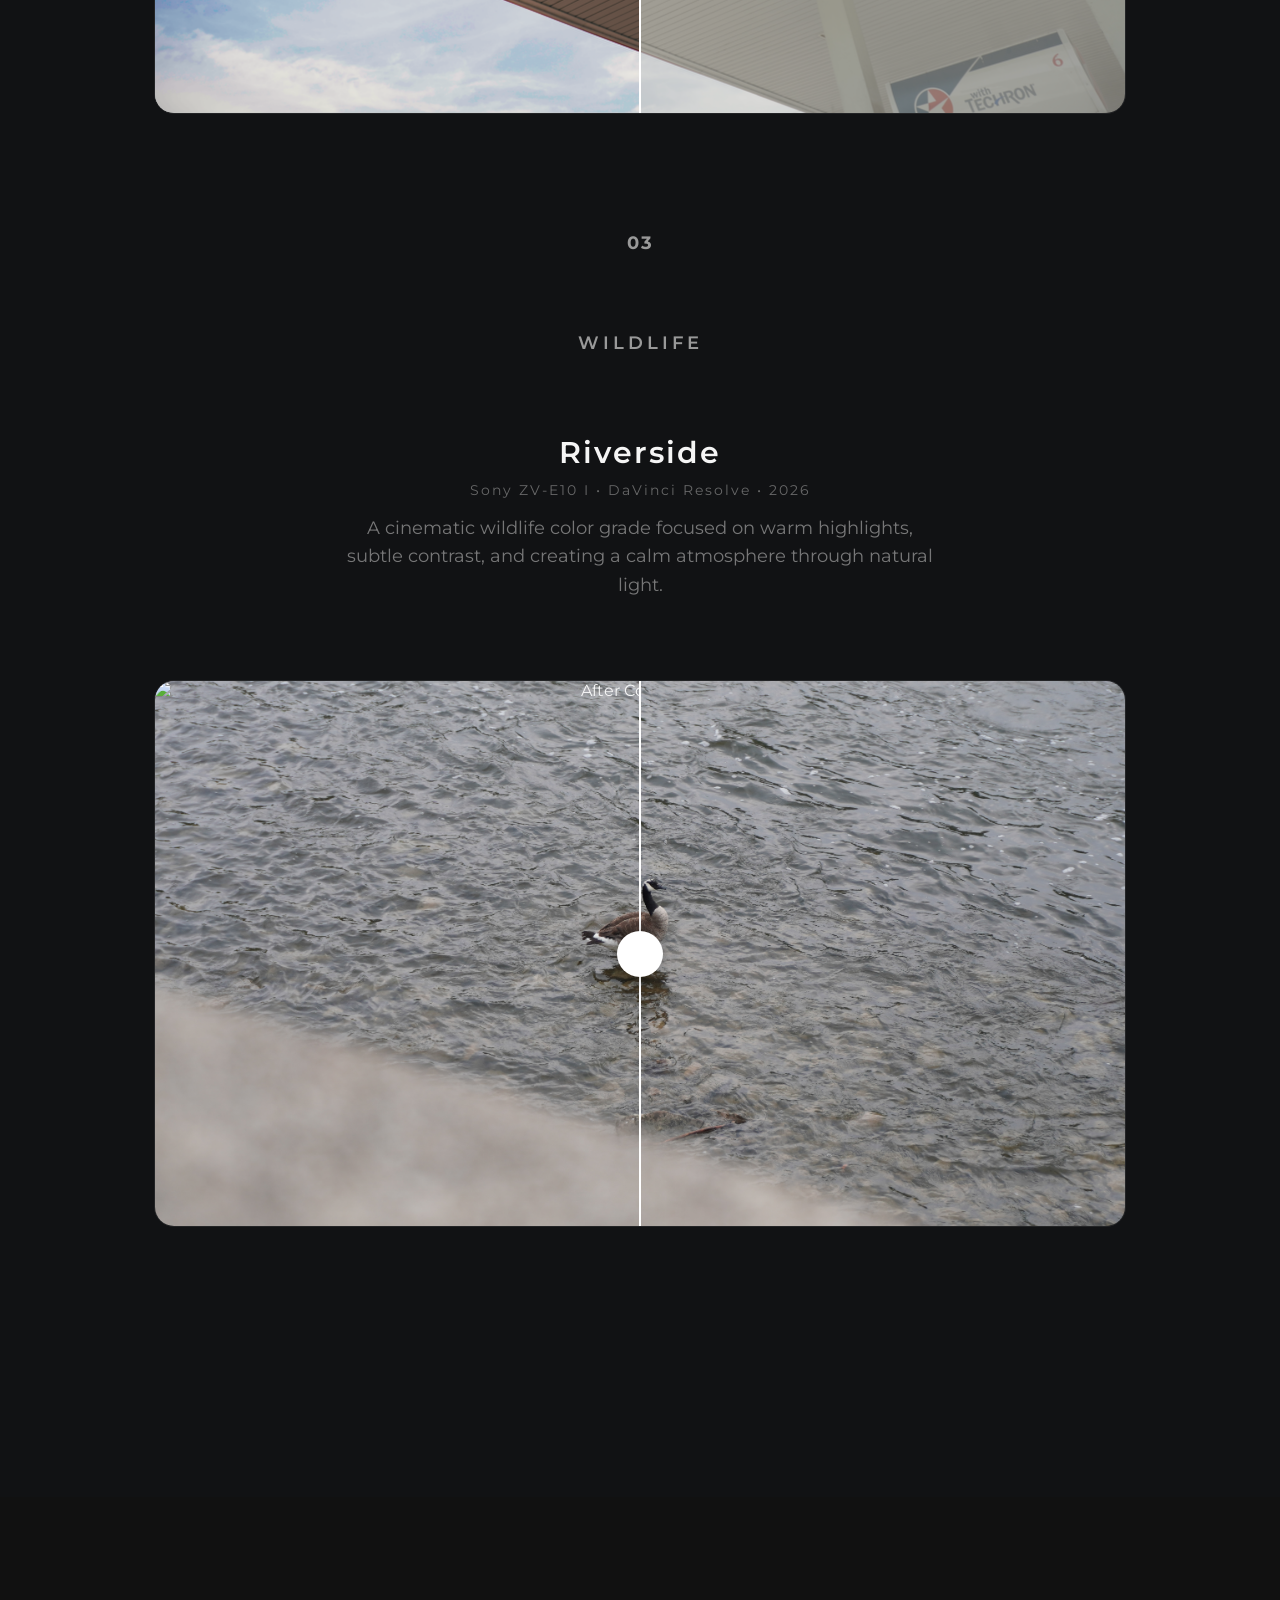
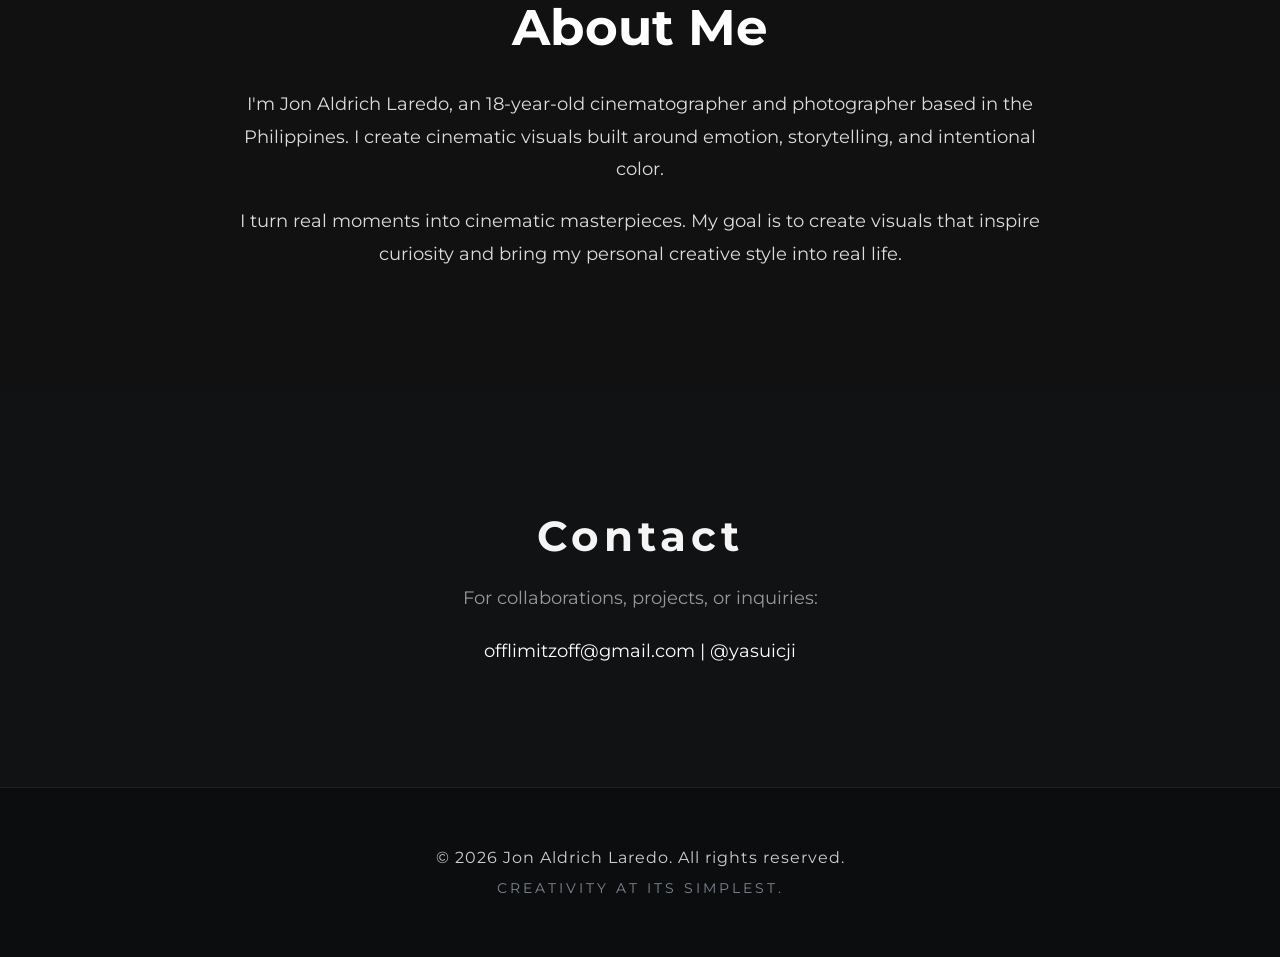
==== commit e90502e4: "Update website" ====
--- a/index.html
+++ b/index.html
@@ -12,14 +12,32 @@
 <body>
 
     <nav>
+
     <h2>JON ALDRICH LAREDO</h2>
 
-    <ul>
+    <button
+        class="hamburger"
+        id="hamburger"
+        aria-label="Open navigation">
+
+        <span></span>
+        <span></span>
+        <span></span>
+
+    </button>
+
+    <ul id="nav-links">
+
         <li><a href="#home">Home</a></li>
+
         <li><a href="#portfolio">Portfolio</a></li>
+
         <li><a href="#about">About</a></li>
+
         <li><a href="#contact">Contact</a></li>
+
     </ul>
+
 </nav>
 
     <section id="home" class="hero">
@@ -54,7 +72,11 @@
 
         <div class="project-header">
 
-    <h3>Coffee Shop</h3>
+            <p class="project-number">01</p>
+
+    <p class="project-category">LIFESTYLE</p>
+
+<h3>Coffee Shop</h3>
 
     <span>Sony ZV-E10 I • DaVinci Resolve • 2026</span>
 
@@ -91,7 +113,11 @@
 
         <div class="project-header">
 
-    <h3>Gas Station</h3>
+            <p class="project-number">02</p>
+
+    <p class="project-category">URBAN</p>
+
+<h3>Gas Station</h3>
 
     <span>Sony ZV-E10 I • DaVinci Resolve • 2026</span>
 
@@ -123,6 +149,48 @@
         </div>
 
     </div>
+
+    <div class="project hidden">
+
+    <div class="project-header">
+
+        <p class="project-number">03</p>
+
+        <p class="project-category">WILDLIFE</p>
+
+<h3>Riverside</h3>
+
+        <span>Sony ZV-E10 I • DaVinci Resolve • 2026</span>
+
+        <p class="project-description">
+            A cinematic wildlife color grade focused on warm highlights,
+            subtle contrast, and creating a calm atmosphere through
+            natural light.
+        </p>
+
+    </div>
+
+    <div class="comparison">
+
+        <img
+            src="images/riverside-before.jpg"
+            class="comparison-img before-img"
+            alt="Before Color Grade"
+            draggable="false">
+
+        <img
+            src="images/riverside-after.jpg"
+            class="comparison-img after-img"
+            alt="After Color Grade"
+            draggable="false">
+
+        <div class="slider-line"></div>
+
+        <div class="slider-handle"></div>
+
+    </div>
+
+</div>
 
 </section>
 
--- a/style.css
+++ b/style.css
@@ -68,6 +68,60 @@
     letter-spacing:4px;
 
     font-weight:700;
+
+}
+
+.hamburger{
+
+    display:none;
+
+    flex-direction:column;
+
+    justify-content:space-between;
+
+    width:30px;
+
+    height:22px;
+
+    background:none;
+
+    border:none;
+
+    cursor:pointer;
+
+    z-index:1001;
+
+}
+
+.hamburger span{
+
+    width:100%;
+
+    height:3px;
+
+    background:#ffffff;
+
+    border-radius:2px;
+
+    transition:.35s ease;
+
+}
+
+.hamburger.active span:nth-child(1){
+
+    transform:translateY(9px) rotate(45deg);
+
+}
+
+.hamburger.active span:nth-child(2){
+
+    opacity:0;
+
+}
+
+.hamburger.active span:nth-child(3){
+
+    transform:translateY(-10px) rotate(-45deg);
 
 }
 
@@ -314,6 +368,40 @@
     margin-bottom: 30px;
 }
 
+.project-category{
+
+    font-size:12px;
+
+    letter-spacing:4px;
+
+    text-transform:uppercase;
+
+    color:#8f98a3;
+
+    margin-bottom:12px;
+
+    font-weight:600;
+
+}
+
+.project-number{
+
+    font-size:60px;
+
+    font-weight:700;
+
+    color:rgba(255,255,255,.08);
+
+    line-height:1;
+
+    margin-bottom:18px;
+
+    letter-spacing:2px;
+
+    user-select:none;
+
+}
+
 .project-header h3 {
     margin-bottom: 10px;
 }
@@ -517,16 +605,67 @@
     transition-delay:.3s;
 }
 
-@media(max-width:768px){
-
-.hero h1{
-    font-size:40px;
-    letter-spacing:4px;
-}
-
-nav{
-    padding:20px;
-}
+@media (max-width:768px){
+
+    nav{
+
+        padding:20px;
+
+    }
+
+    nav h2{
+
+        font-size:15px;
+
+        letter-spacing:2px;
+
+    }
+
+    .hamburger{
+
+        display:flex;
+
+    }
+
+    nav ul{
+
+        position:fixed;
+
+        top:0;
+
+        right:-100%;
+
+        width:260px;
+
+        height:100vh;
+
+        background:#111214;
+
+        flex-direction:column;
+
+        justify-content:center;
+
+        align-items:center;
+
+        gap:40px;
+
+        transition:right .35s ease;
+
+    }
+
+    nav ul.active{
+
+        right:0;
+
+    }
+
+    .hero h1{
+
+        font-size:40px;
+
+        letter-spacing:4px;
+
+    }
 
 }
 
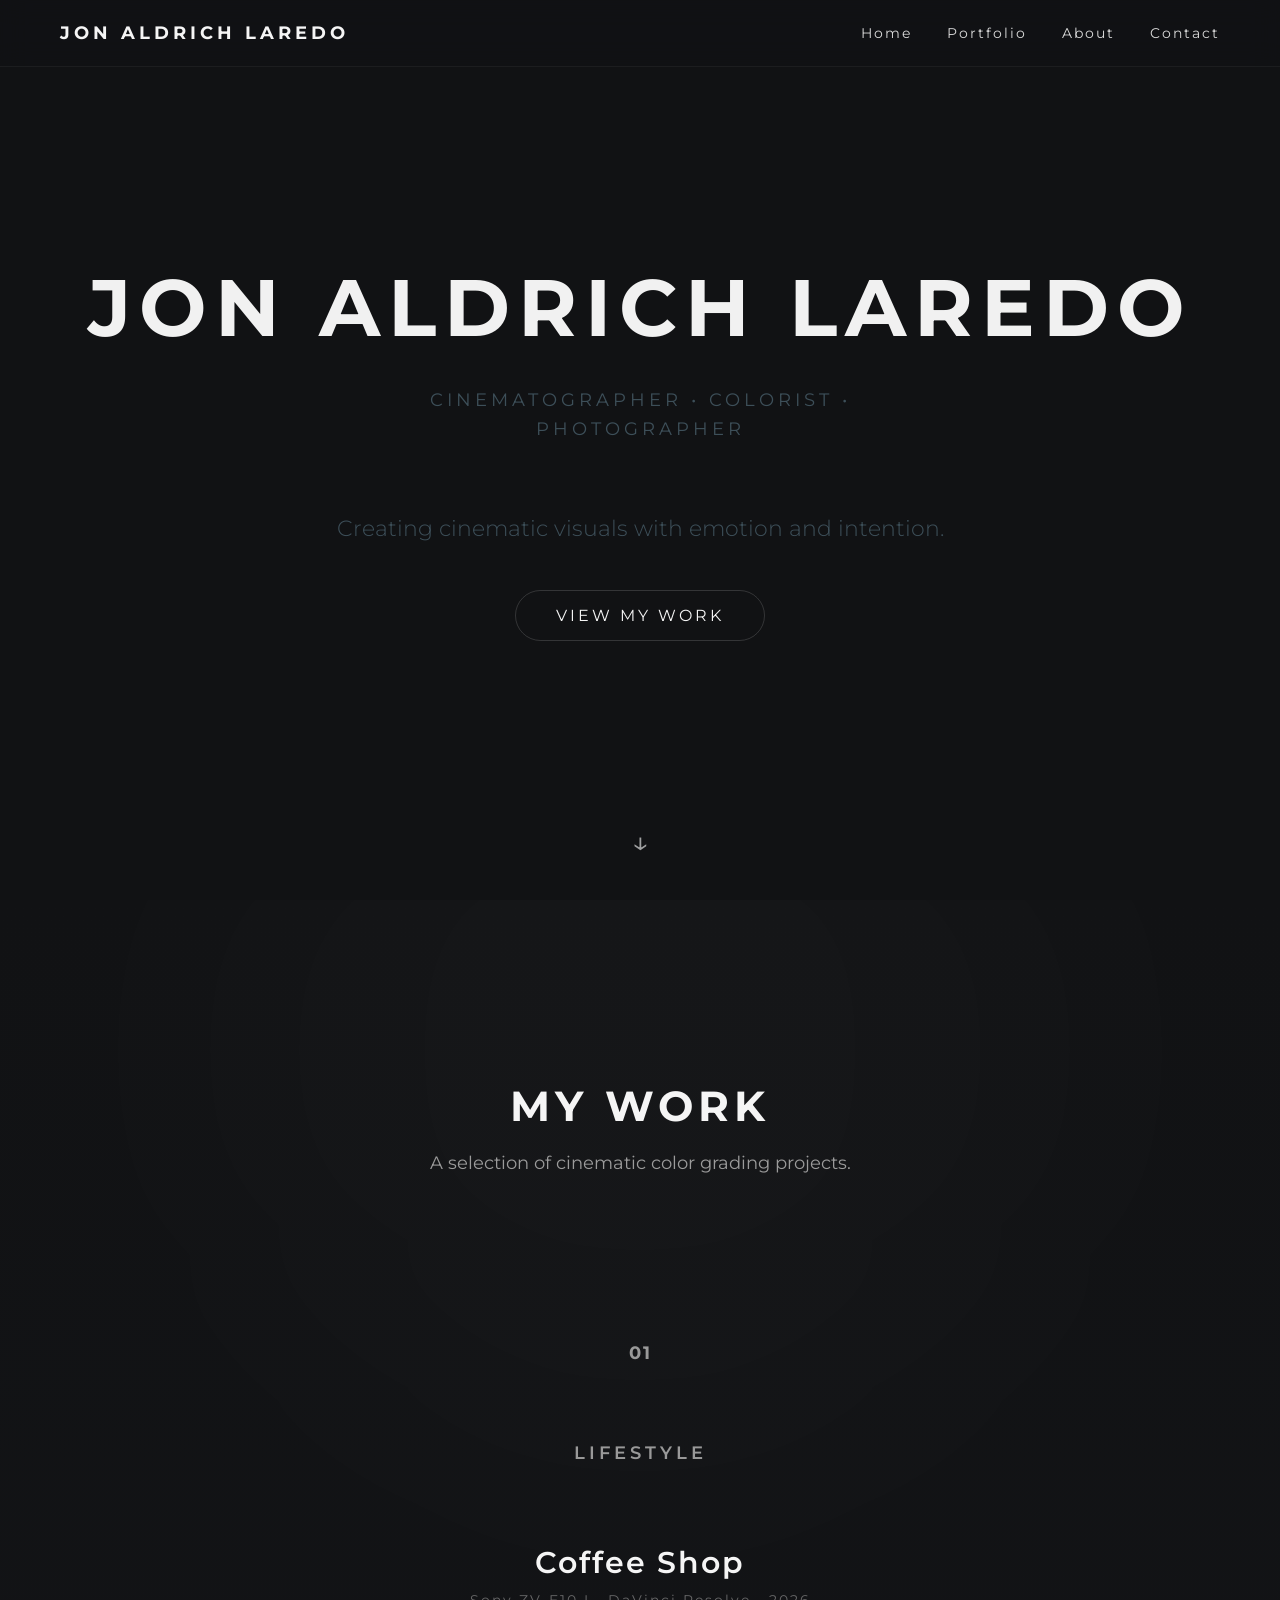
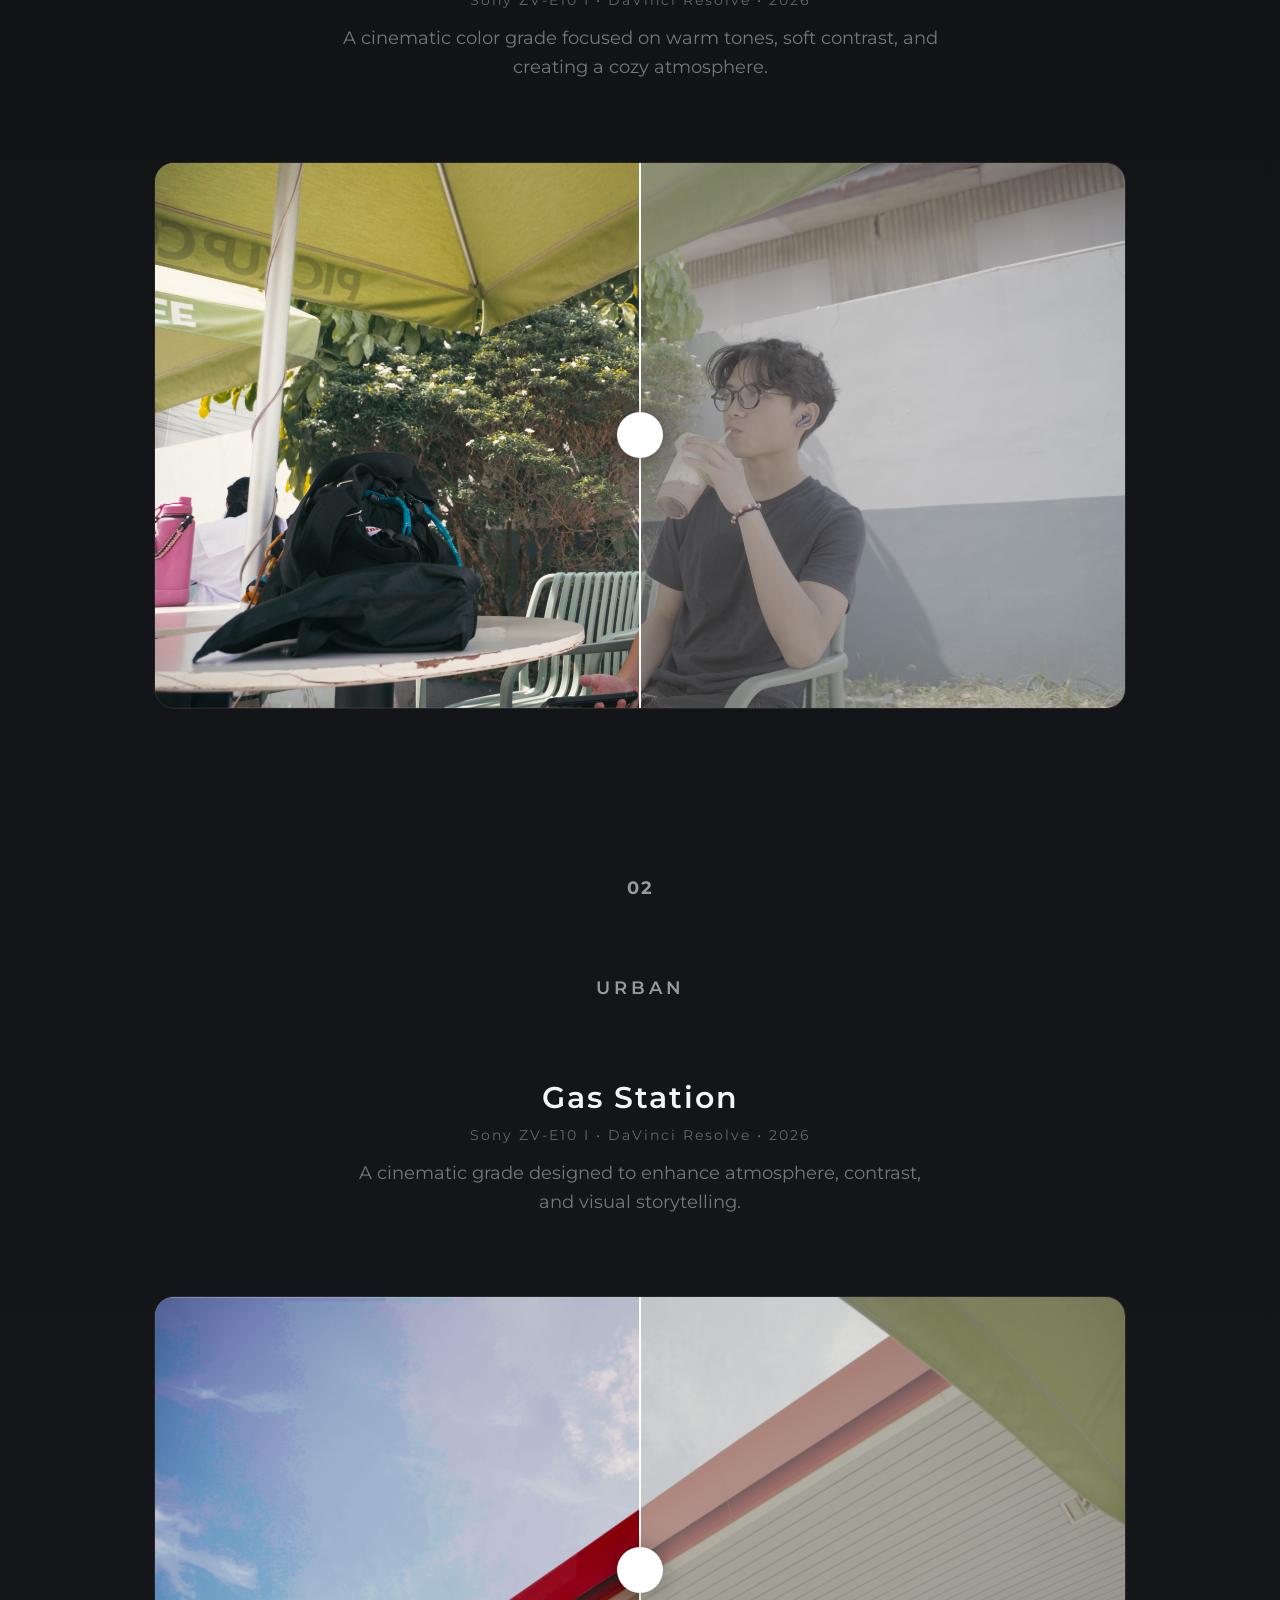
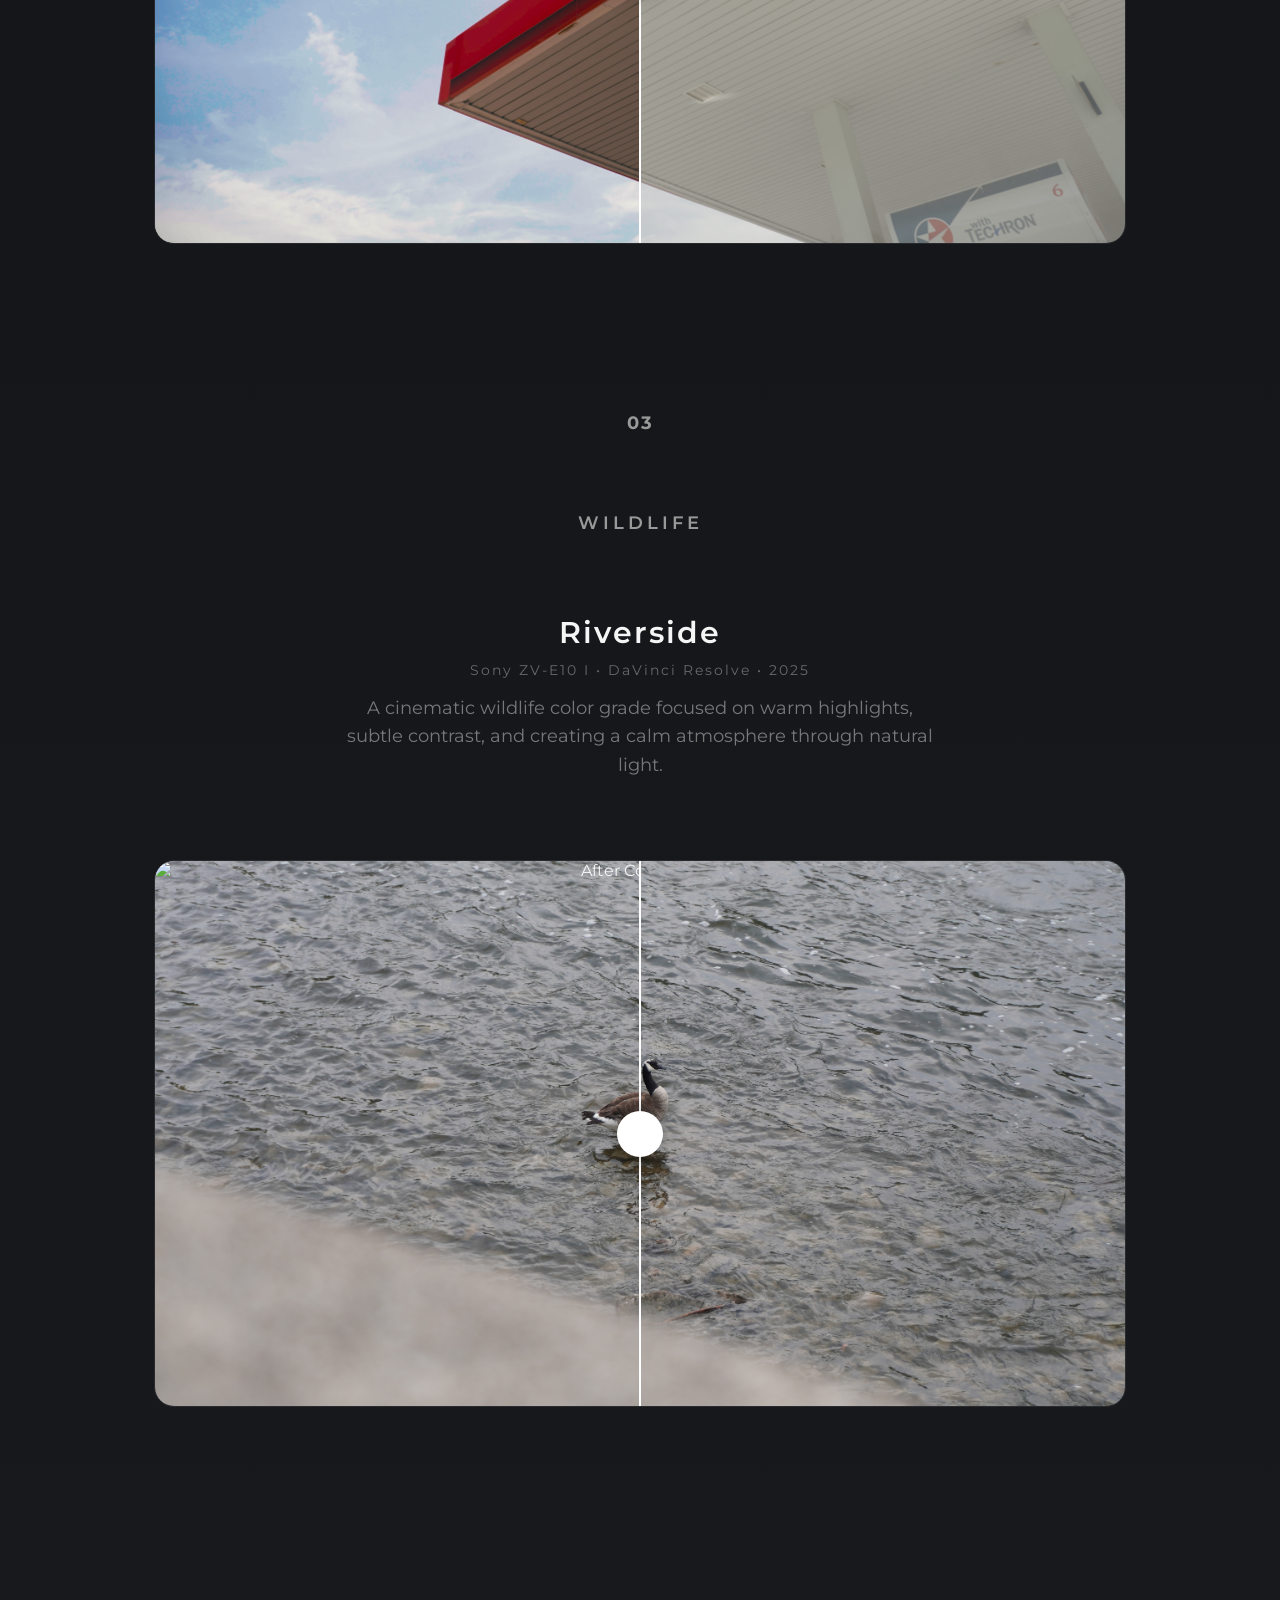
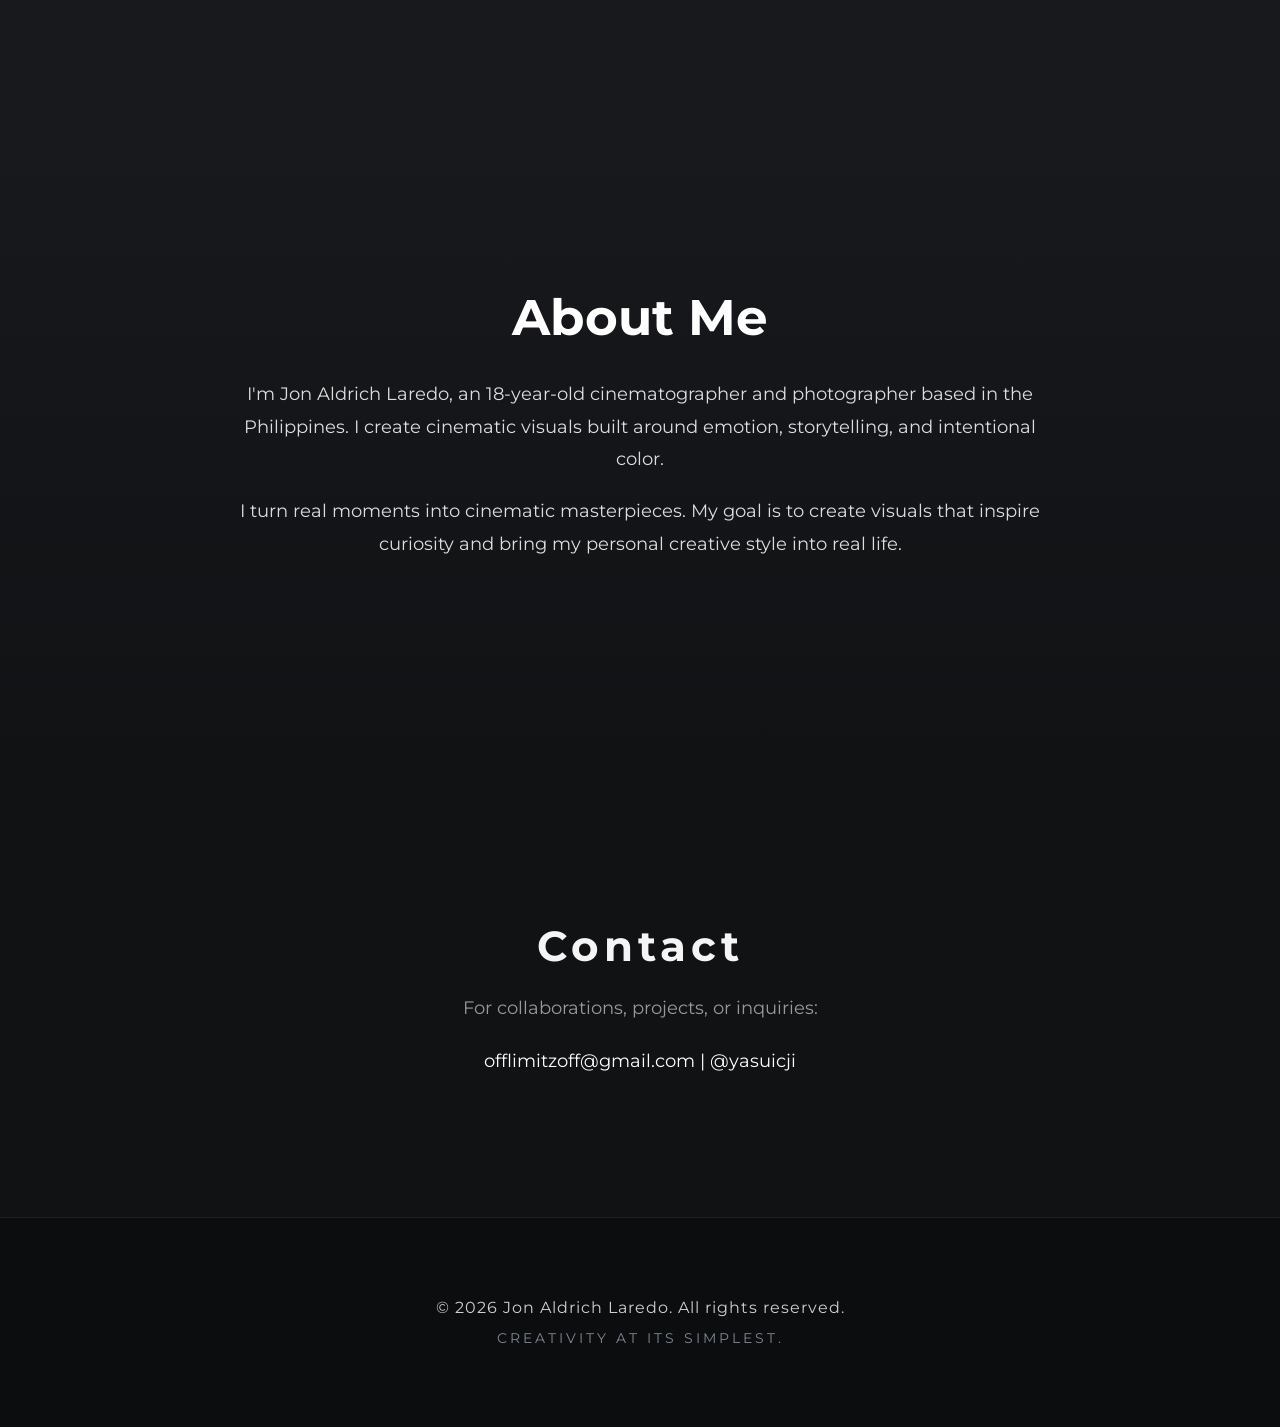
==== commit adabe262: "Year Correction" ====
--- a/index.html
+++ b/index.html
@@ -160,7 +160,7 @@
 
 <h3>Riverside</h3>
 
-        <span>Sony ZV-E10 I • DaVinci Resolve • 2026</span>
+        <span>Sony ZV-E10 I • DaVinci Resolve • 2025</span>
 
         <p class="project-description">
             A cinematic wildlife color grade focused on warm highlights,
--- a/style.css
+++ b/style.css
@@ -134,6 +134,7 @@
     background-position:center;
 
     position:relative;
+    isolation:isolate;
 
     display:flex;
     flex-direction:column;
@@ -145,6 +146,26 @@
     padding:0 30px;
 
     color:white;
+
+}
+
+.hero::before{
+
+    content:"";
+
+    position:absolute;
+
+    inset:0;
+
+    background:
+        radial-gradient(
+            circle,
+            rgba(17,18,20,0) 35%,
+            rgba(17,18,20,.20) 70%,
+            rgba(17,18,20,.55) 100%
+        );
+
+    pointer-events:none;
 
 }
 
@@ -329,10 +350,20 @@
 
 .work{
 
-    padding:150px 12%;
+    position:relative;
+
+    overflow:hidden;
+
+    padding:180px 12% 140px;
 
     text-align:center;
 
+    background:linear-gradient(
+        180deg,
+        #111214 0%,
+        #17191D 100%
+    );
+
 }
 
 .work h2{
@@ -359,7 +390,7 @@
 
     max-width:1100px;
 
-    margin:120px auto;
+    margin:170px auto;
 
 }
 
@@ -398,7 +429,7 @@
 
     letter-spacing:2px;
 
-    user-select:none;
+    user-select:text;
 
 }
 
@@ -548,9 +579,17 @@
 }
 
 .about {
-    padding: 100px 20px;
-    background: #111;
-    color: white;
+
+    padding:170px 20px;
+
+    background:linear-gradient(
+        180deg,
+        #17191D 0%,
+        #111214 100%
+    );
+
+    color:white;
+
 }
 
 .about-content {
@@ -670,7 +709,7 @@
 }
 
 footer{
-    padding:60px 20px;
+    padding:80px 20px;
     text-align:center;
 
     border-top:1px solid rgba(255,255,255,.08);
@@ -737,7 +776,7 @@
 
 .contact{
 
-    padding:120px 20px;
+    padding:170px 20px 140px;
 
     text-align:center;
 
@@ -769,4 +808,44 @@
 
     color:white;
 
+}
+
+/* Prevent decorative text from being highlighted */
+
+nav h2,
+.hero h1,
+.about,
+footer {
+    user-select: none;
+    -webkit-user-select: none;
+    -moz-user-select: none;
+    -ms-user-select: none;
+}
+
+/* Soft ambient glow behind Portfolio */
+
+.work::before{
+
+    content:"";
+
+    position:absolute;
+
+    top:-300px;
+
+    left:50%;
+
+    transform:translateX(-50%);
+
+    width:900px;
+
+    height:900px;
+
+    border-radius:50%;
+
+    background:rgba(255,255,255,.02);
+
+    filter:blur(140px);
+
+    pointer-events:none;
+
 }
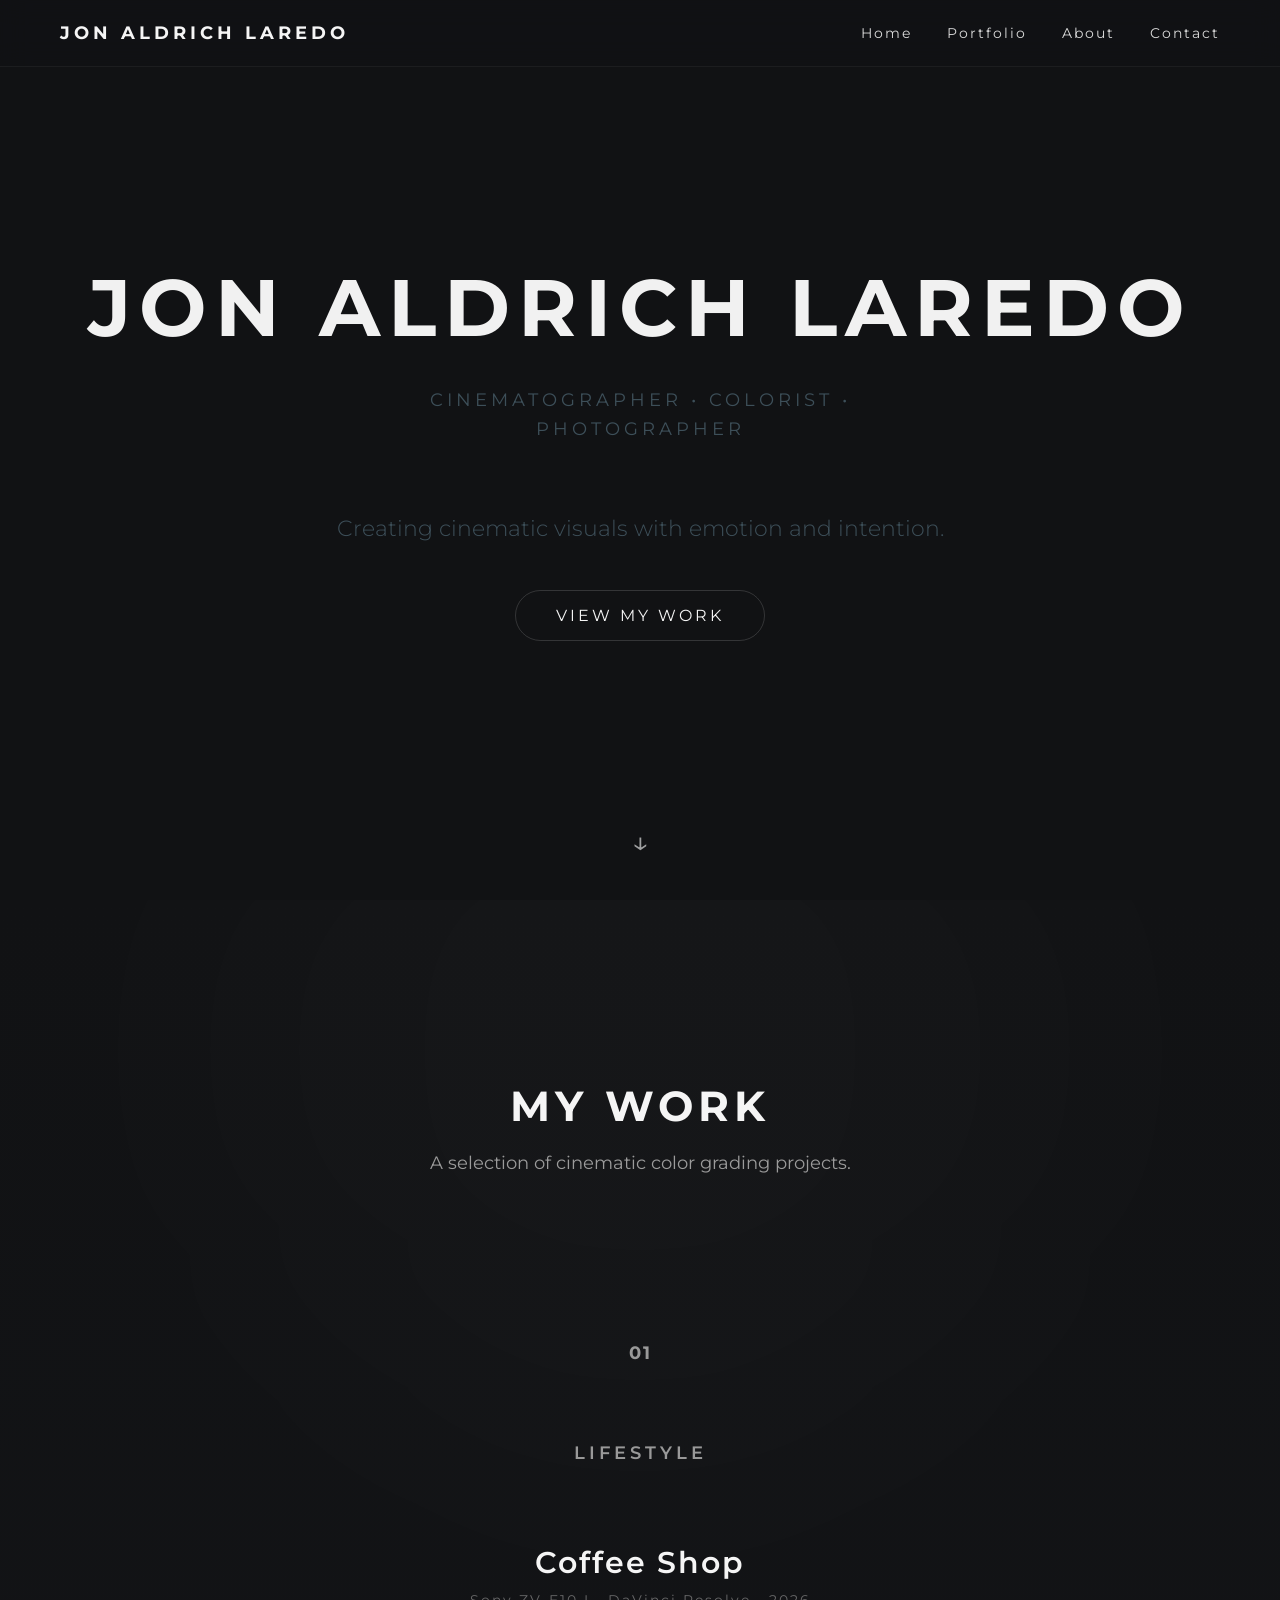
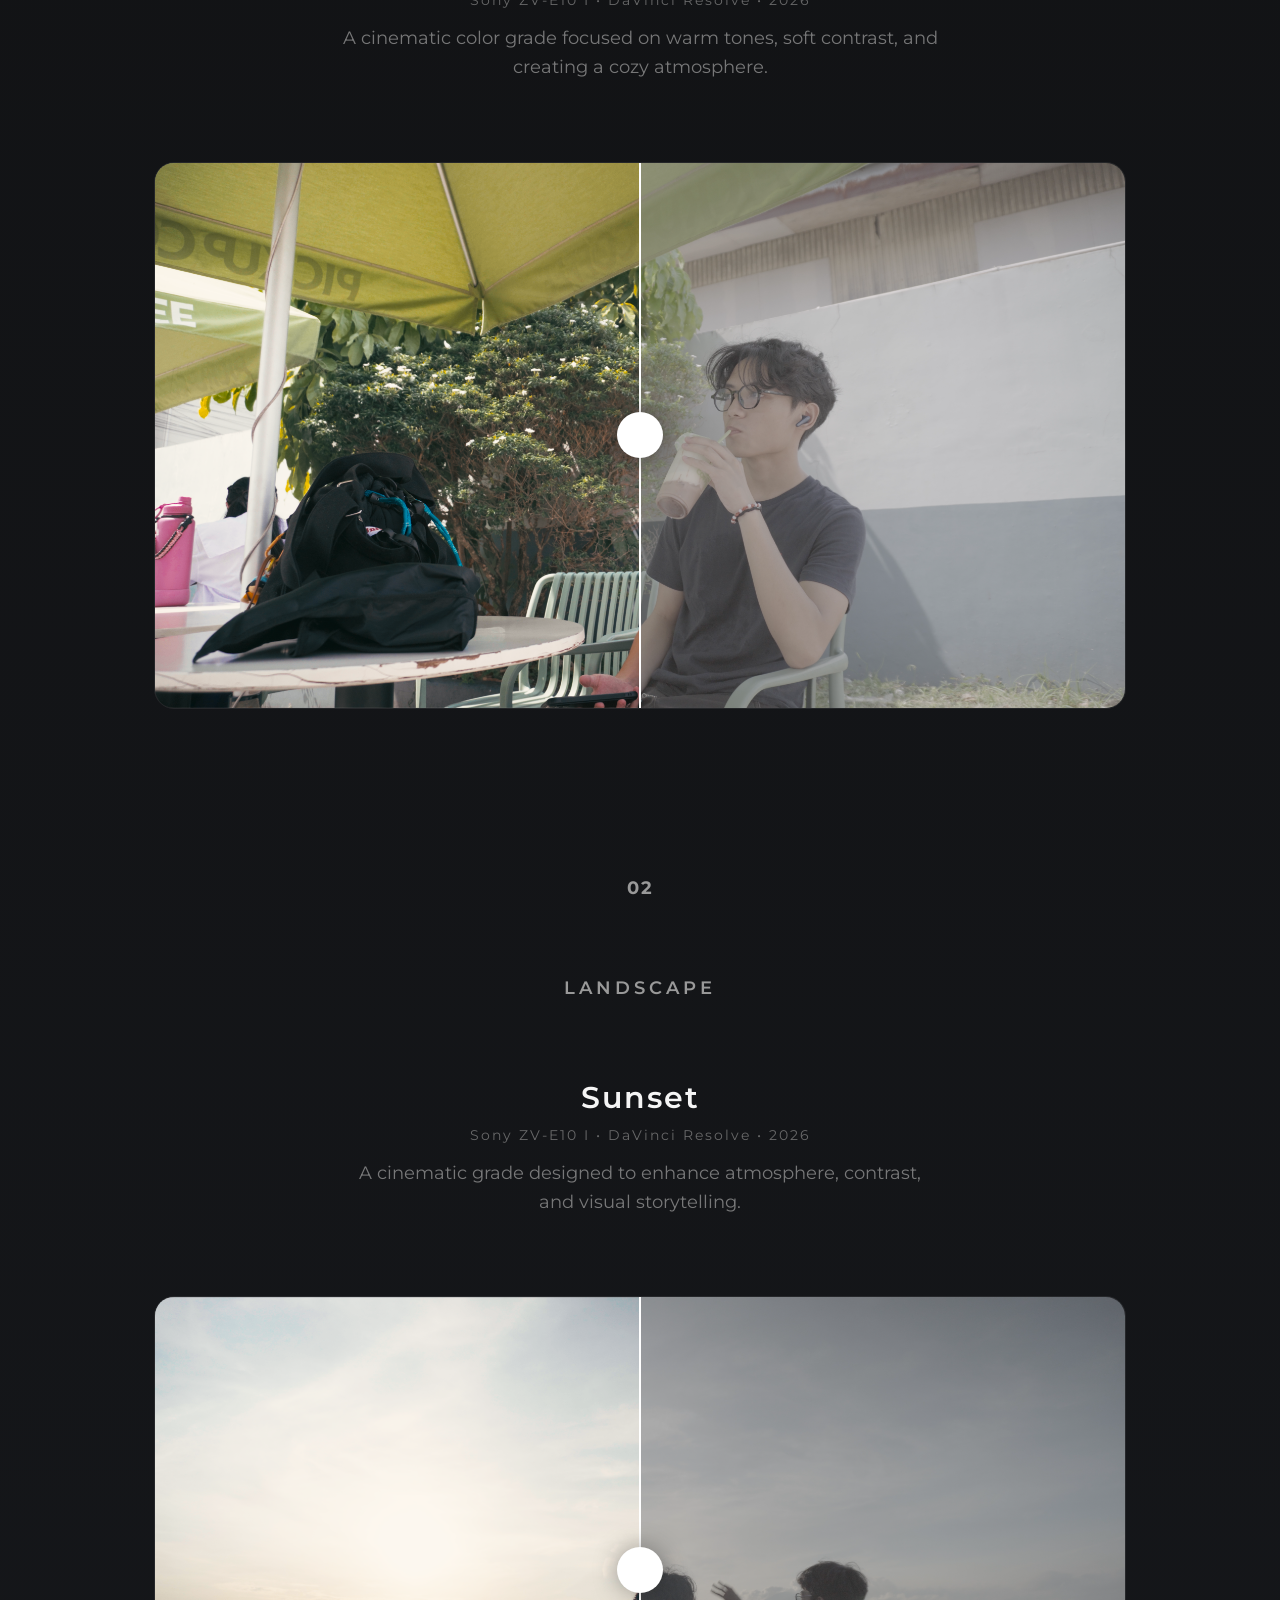
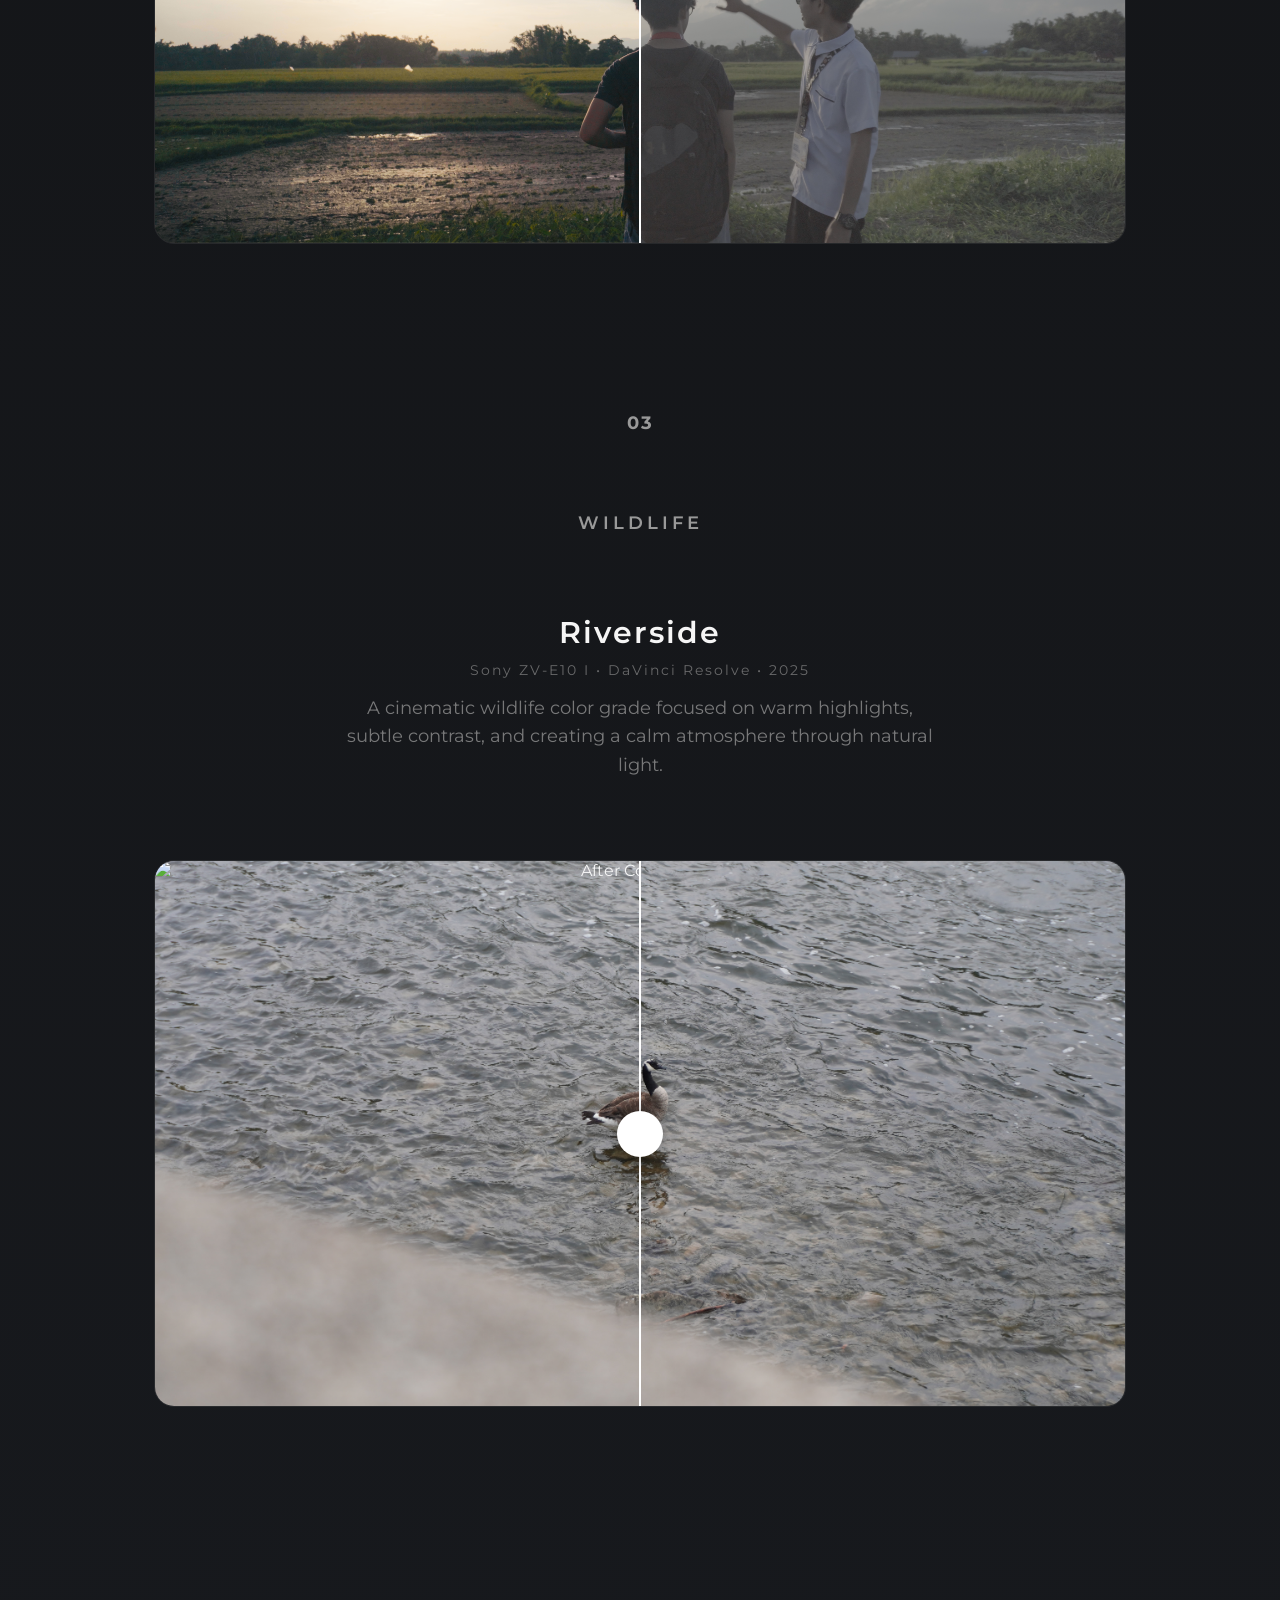
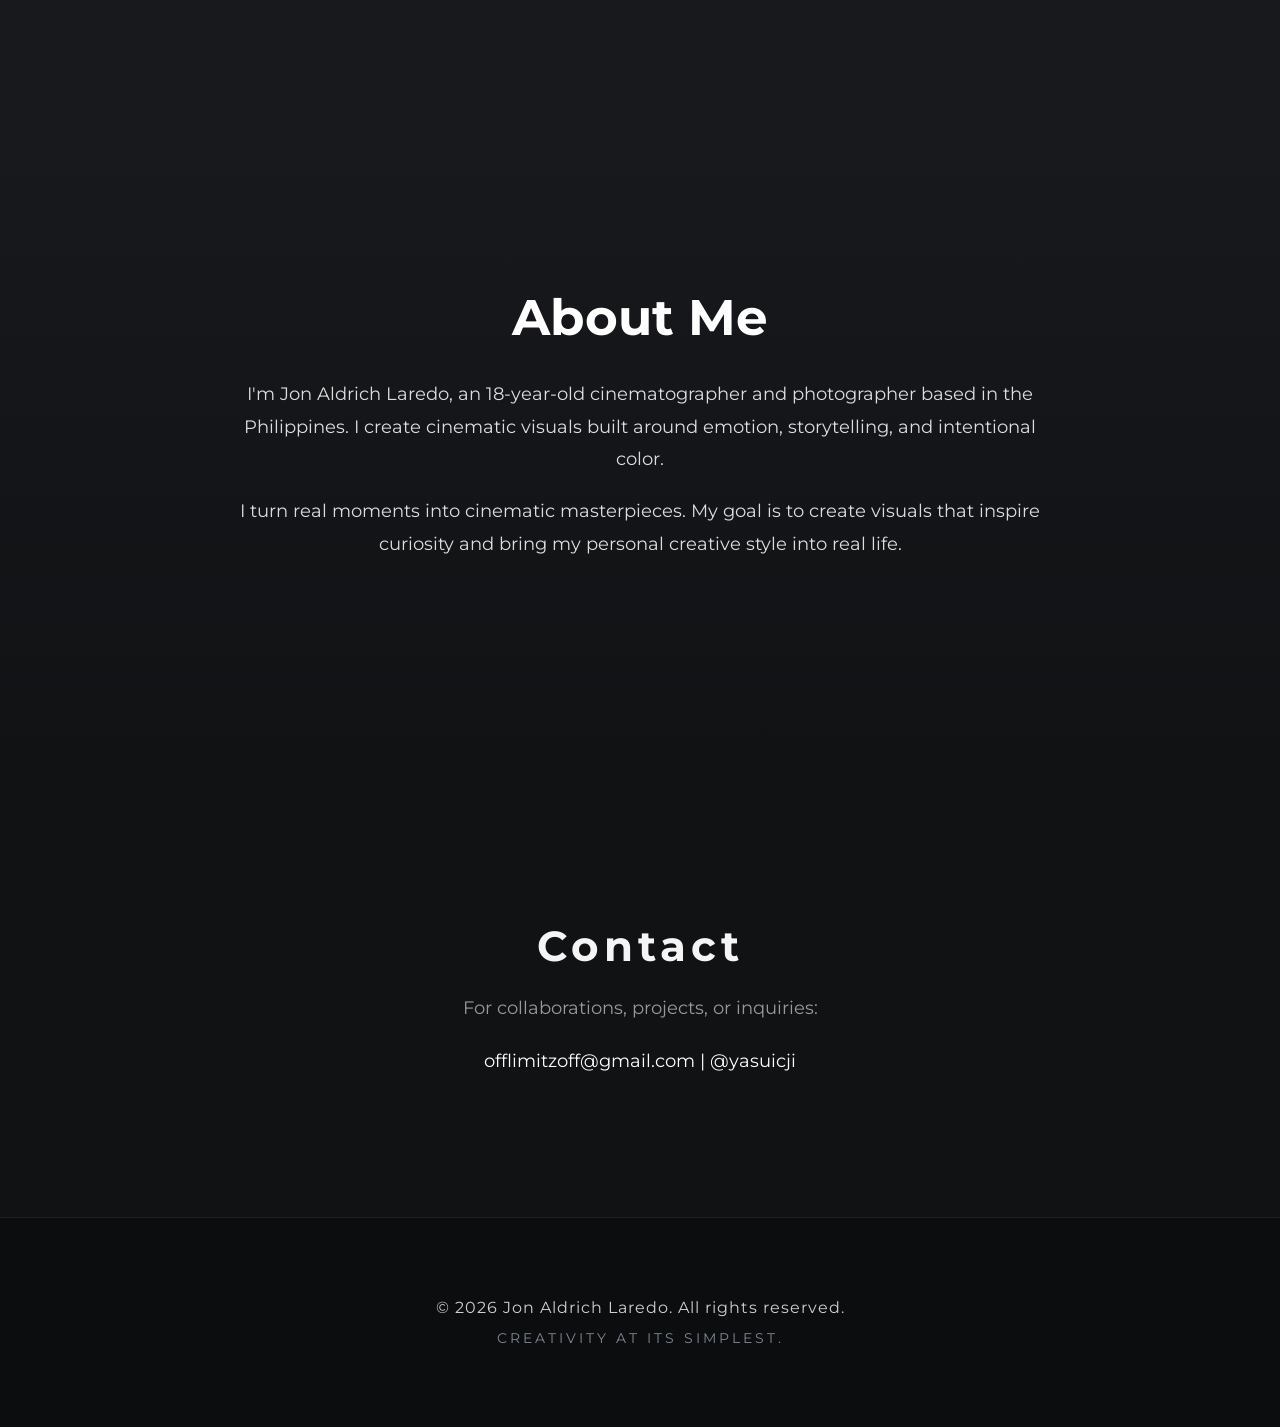
==== commit 8898fd87: "Name change" ====
--- a/index.html
+++ b/index.html
@@ -115,9 +115,9 @@
 
             <p class="project-number">02</p>
 
-    <p class="project-category">URBAN</p>
-
-<h3>Gas Station</h3>
+    <p class="project-category">LANDSCAPE</p>
+
+<h3>Sunset</h3>
 
     <span>Sony ZV-E10 I • DaVinci Resolve • 2026</span>
 
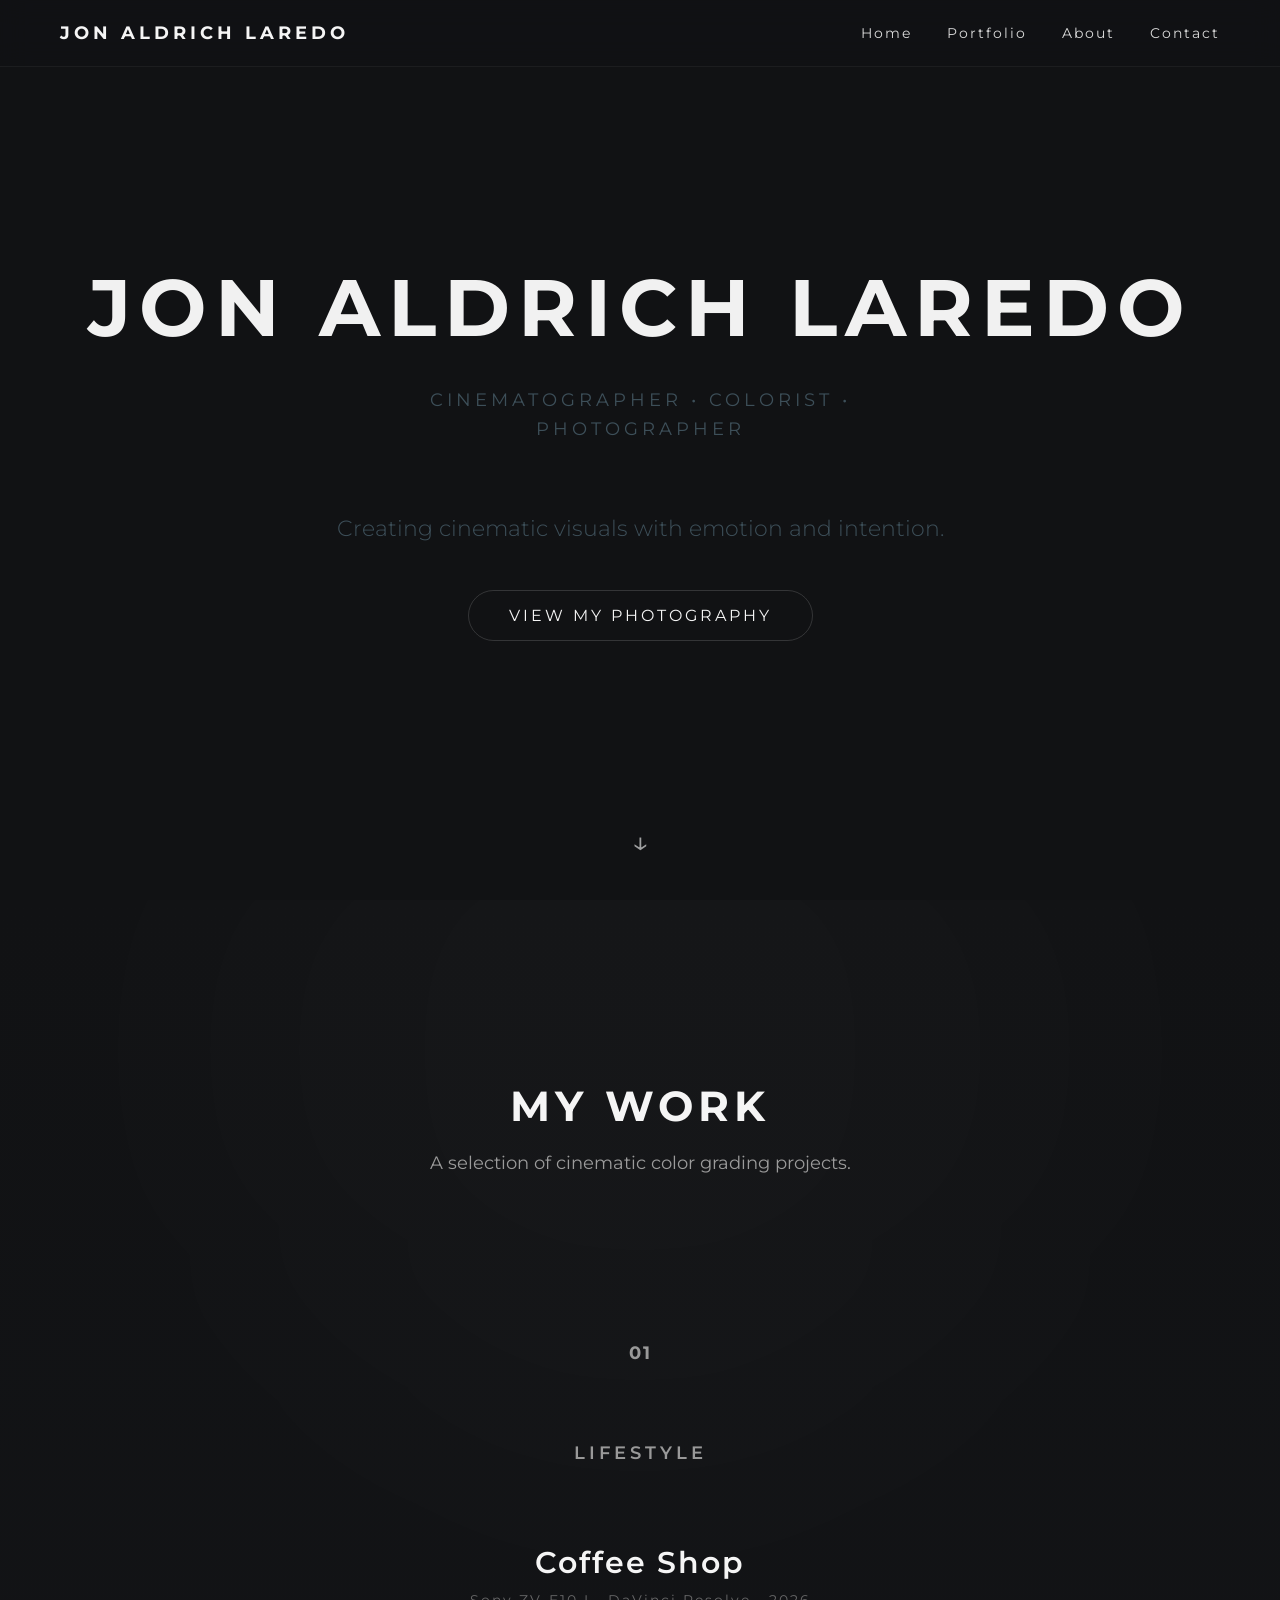
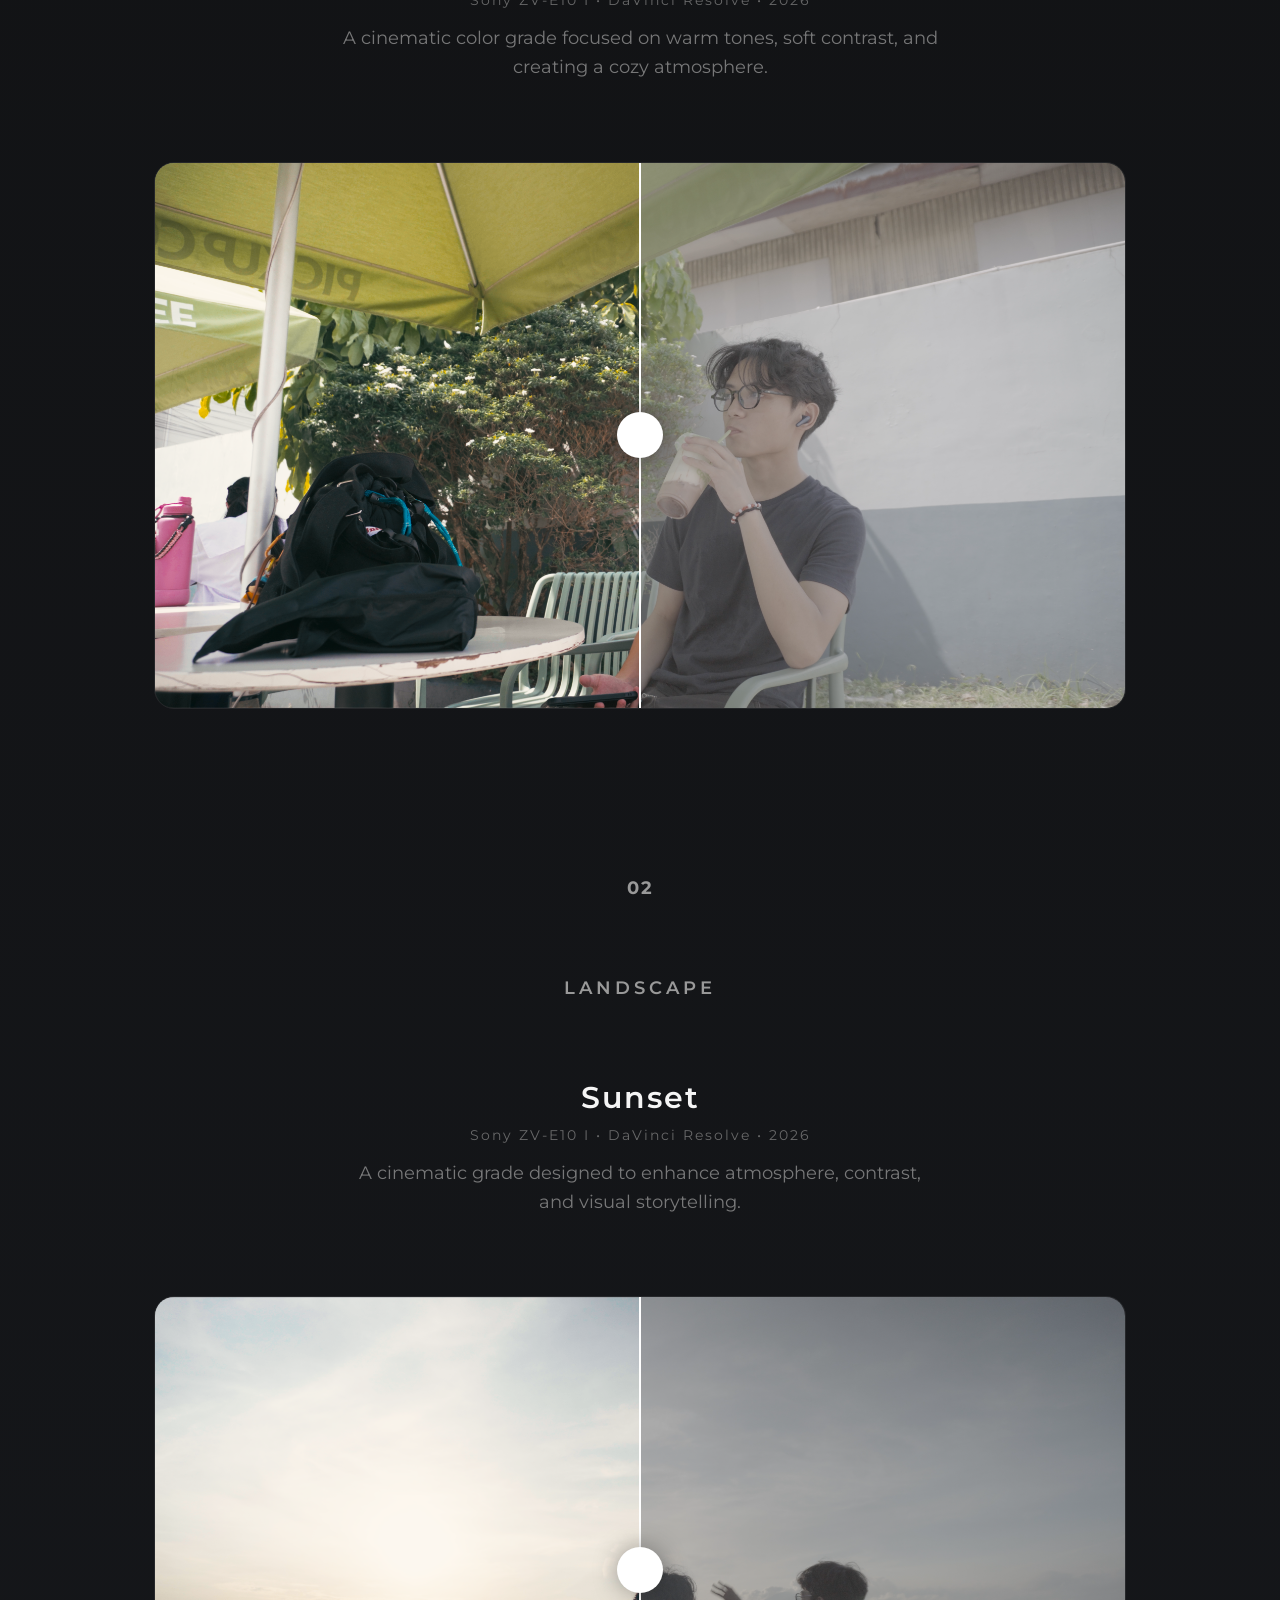
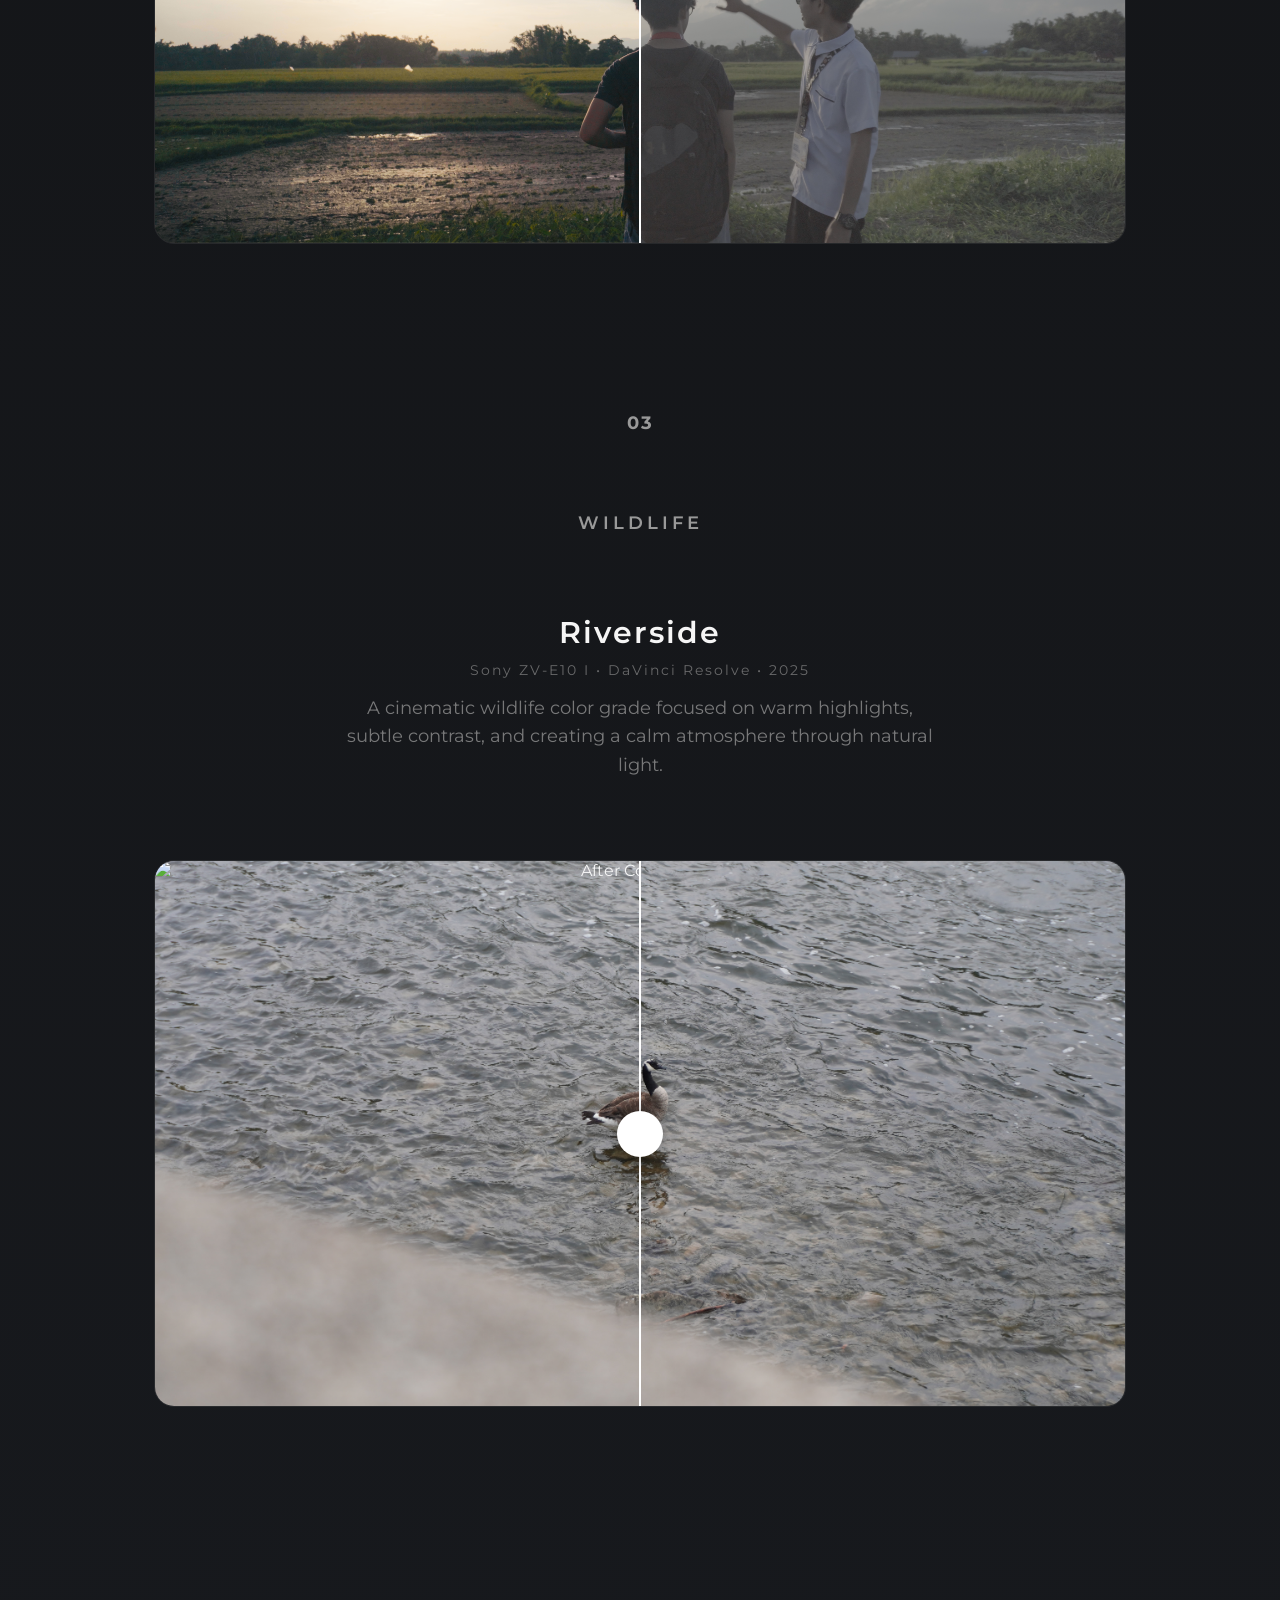
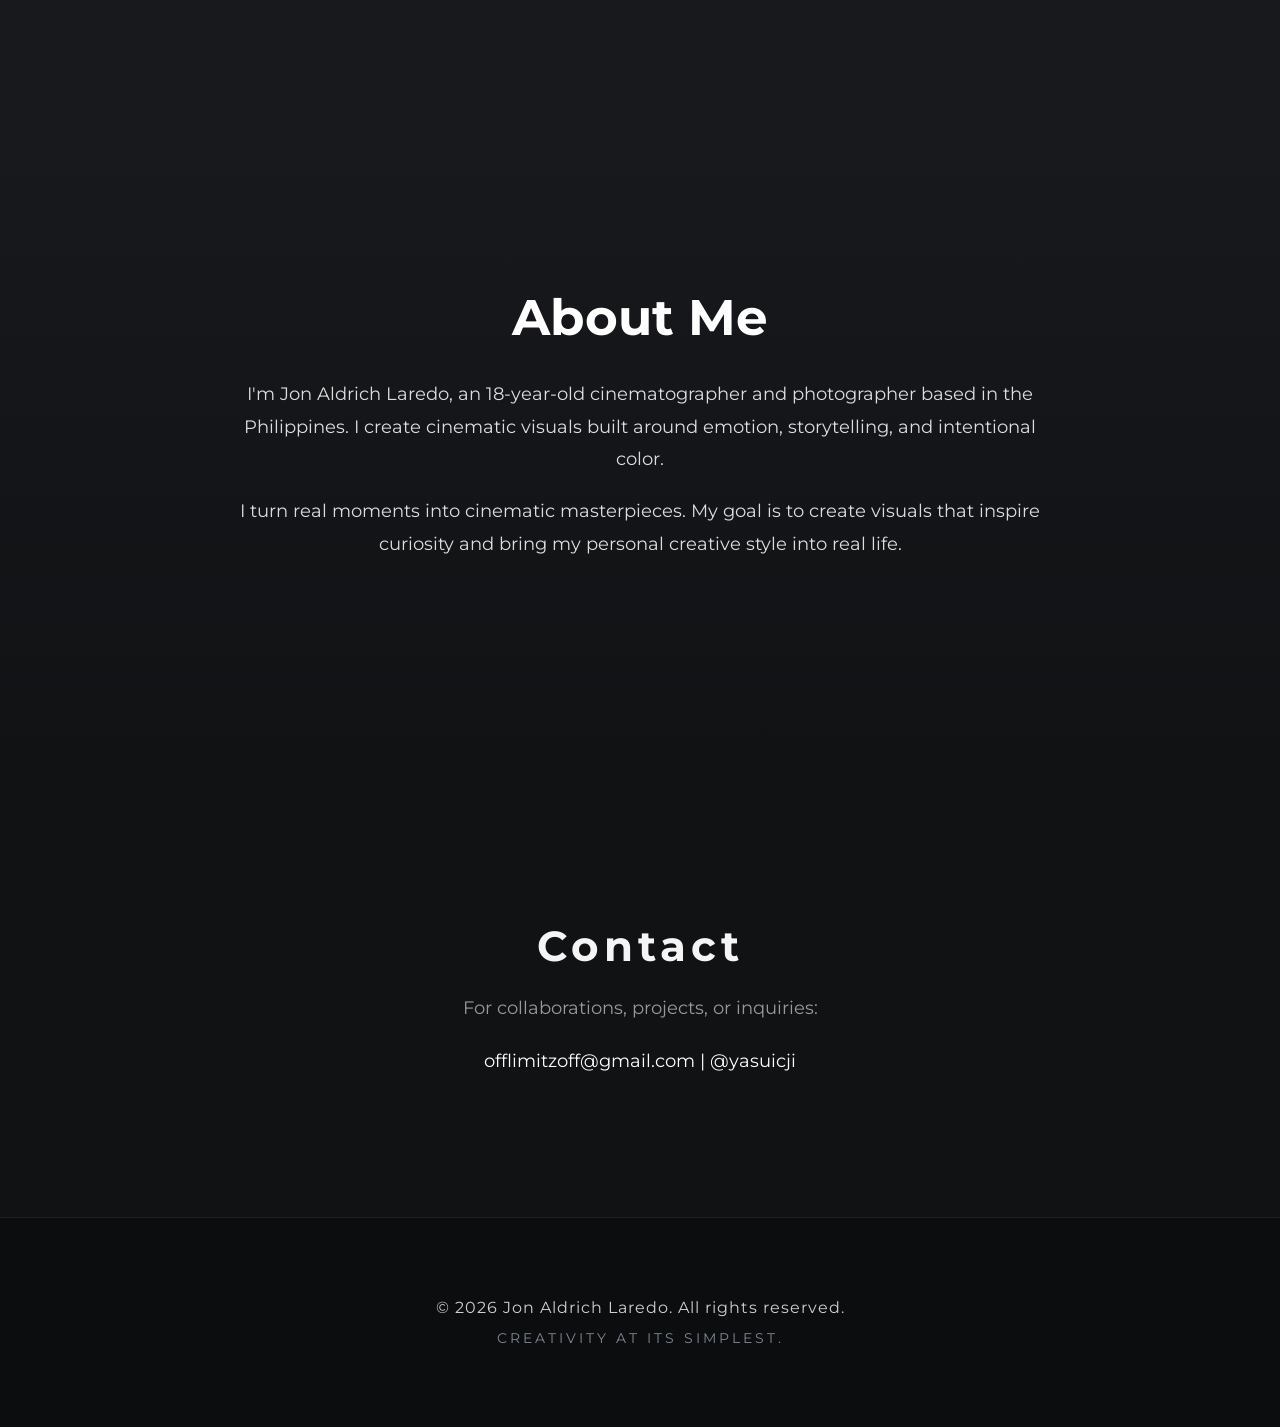
==== commit b843f2e5: "Added seperate portfolio photo section" ====
--- a/index.html
+++ b/index.html
@@ -50,8 +50,8 @@
         Creating cinematic visuals with emotion and intention.
     </h3>
 
-    <a href="#portfolio" class="button">
-    VIEW MY WORK
+<a href="photography.html" class="button">
+    VIEW MY PHOTOGRAPHY
 </a>
 
     <div class="scroll-arrow" aria-hidden="true">
